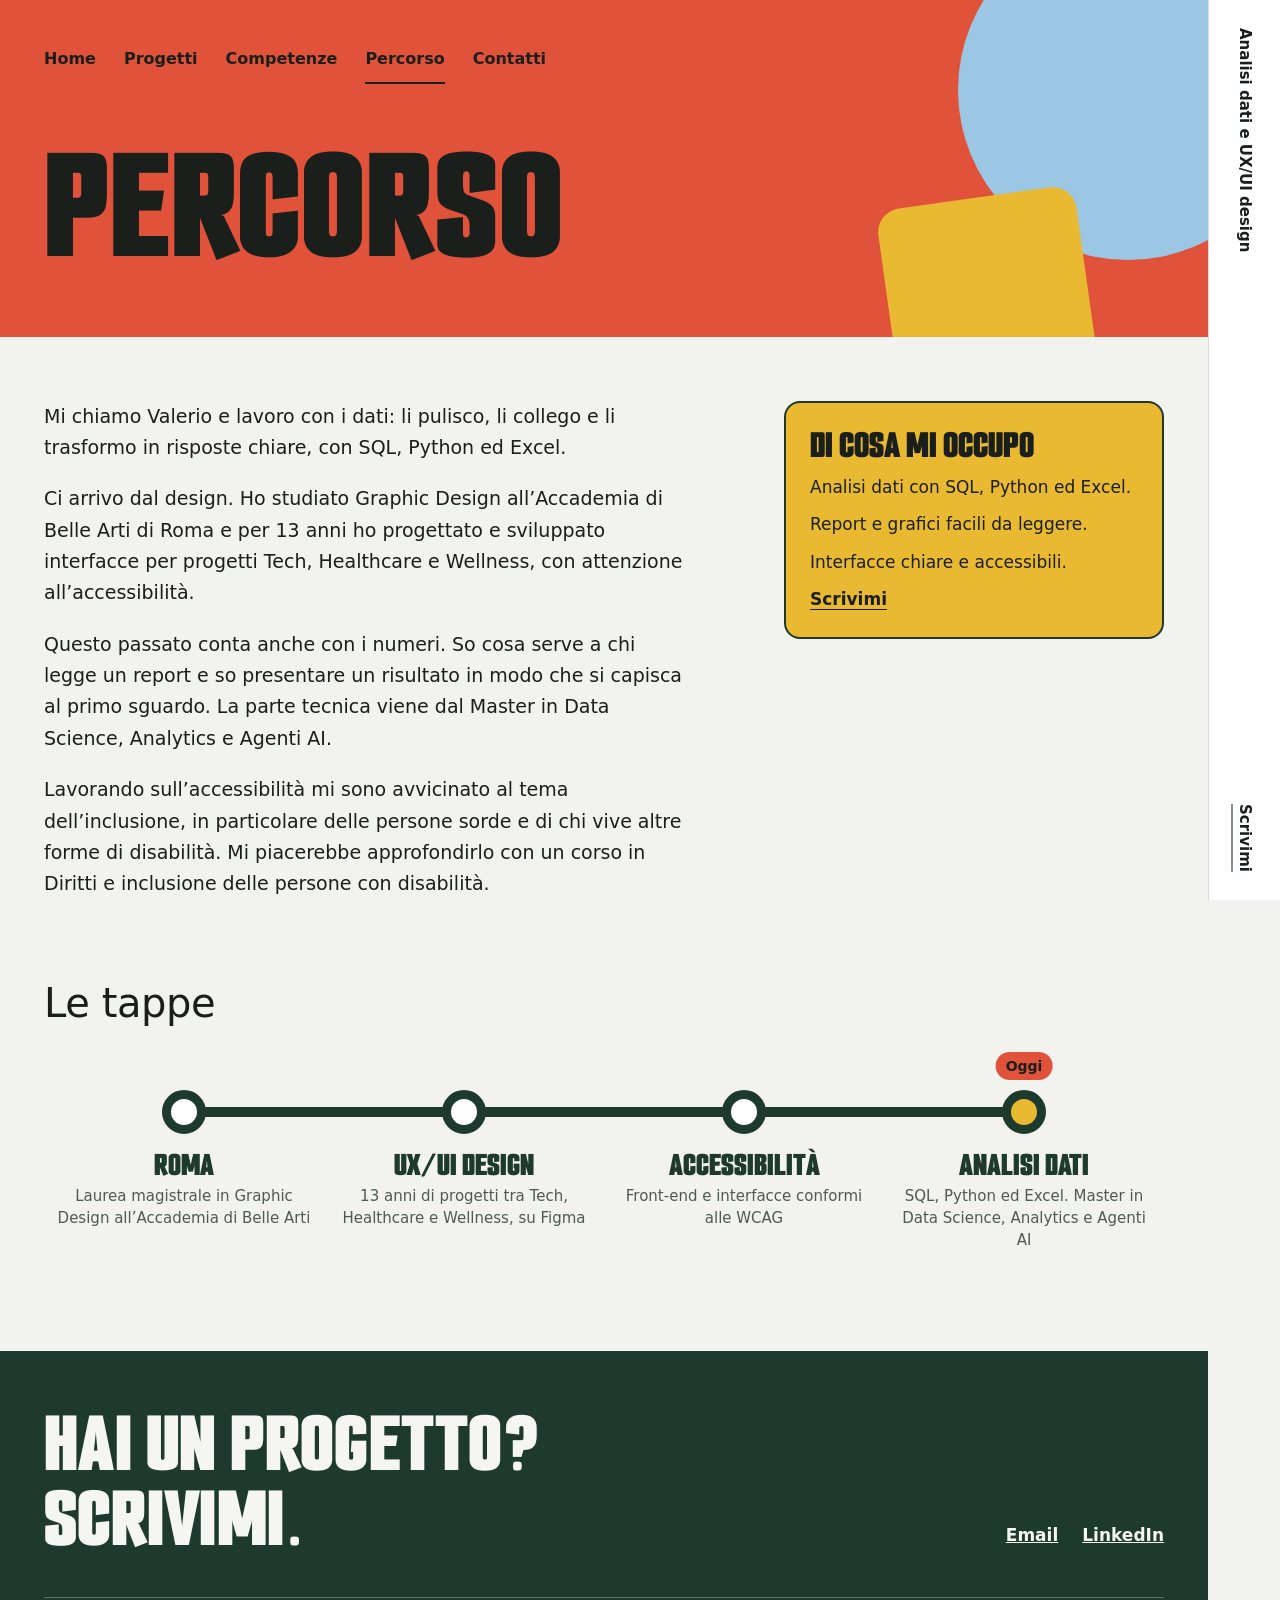
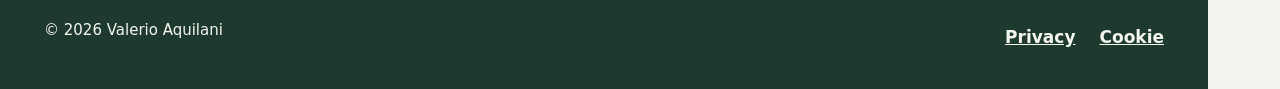
==== about.html @ 86939f70 "Contenuto centrato in una colonna di 1200px sugli schermi grandi" ====
<!DOCTYPE html>
<html lang="it">
<head>
<meta charset="UTF-8">
<meta name="viewport" content="width=device-width, initial-scale=1">
<title>Percorso, Valerio Aquilani</title>
<meta name="description" content="Il percorso di Valerio Aquilani, data analyst: dal Graphic Design all’Accademia di Belle Arti, a 13 anni di UX/UI, fino all’analisi dei dati.">
<meta name="theme-color" content="#E0533A">
<link rel="icon" href="data:image/svg+xml,%3Csvg xmlns='http://www.w3.org/2000/svg' viewBox='0 0 32 32'%3E%3Crect width='32' height='32' rx='7' fill='%231E3A2F'/%3E%3Ccircle cx='16' cy='16' r='9' fill='%23E8B931'/%3E%3C/svg%3E">
<meta property="og:type" content="website">
<meta property="og:title" content="Percorso, Valerio Aquilani">
<meta property="og:description" content="Il percorso di Valerio Aquilani, data analyst: dal Graphic Design all’Accademia di Belle Arti, a 13 anni di UX/UI, fino all’analisi dei dati.">
<meta property="og:image" content="https://madeinaquila.github.io/valerioaquilani/images/og-image.png">
<meta name="twitter:card" content="summary_large_image">
<link rel="preload" href="fonts/smooch-sans.woff2" as="font" type="font/woff2" crossorigin>
<link rel="preload" href="fonts/hanken-grotesk.woff2" as="font" type="font/woff2" crossorigin>
<link rel="stylesheet" href="css/style.css?v=8">
</head>
<body>
<a class="skip" href="#contenuto">Vai al contenuto</a>

<div class="shell">
<div class="page">

  <header class="band " style="background:var(--pomodoro);color:var(--ink)">
    <div class="shape-circle" style="background:var(--cielo)" aria-hidden="true"></div>
    <div class="shape-square" style="background:var(--senape)" aria-hidden="true"></div>
    <div class="top">
      <nav aria-label="Principale">
        <ul>
          <li><a href="index.html">Home</a></li>
          <li><a href="portfolio.html">Progetti</a></li>
          <li><a href="skills.html">Competenze</a></li>
          <li><a href="about.html" aria-current="page">Percorso</a></li>
          <li><a href="#contatti">Contatti</a></li>
        </ul>
      </nav>
      <button class="menu-btn" type="button" aria-expanded="false" aria-controls="menu">Menu</button>
    </div>
    <h1 class="display">Percorso</h1>
  </header>

  <main id="contenuto">
  <div class="story">
    <div class="story-text">
      <p>Mi chiamo Valerio e lavoro con i dati: li pulisco, li collego e li trasformo in risposte chiare, con SQL, Python ed Excel.</p>
      <p>Ci arrivo dal design. Ho studiato Graphic Design all’Accademia di Belle Arti di Roma e per 13 anni ho progettato e sviluppato interfacce per progetti Tech, Healthcare e Wellness, con attenzione all’accessibilità.</p>
      <p>Questo passato conta anche con i numeri. So cosa serve a chi legge un report e so presentare un risultato in modo che si capisca al primo sguardo. La parte tecnica viene dal Master in Data Science, Analytics e Agenti AI.</p>
      <p>Lavorando sull’accessibilità mi sono avvicinato al tema dell’inclusione, in particolare delle persone sorde e di chi vive altre forme di disabilità. Mi piacerebbe approfondirlo con un corso in Diritti e inclusione delle persone con disabilità.</p>
    </div>
    <aside class="looking" aria-labelledby="cosa">
      <h2 id="cosa">Di cosa mi occupo</h2>
      <p>Analisi dati con SQL, Python ed Excel.</p>
      <p>Report e grafici facili da leggere.</p>
      <p>Interfacce chiare e accessibili.</p>
      <p><a class="link-forte" href="#contatti">Scrivimi</a></p>
    </aside>
  </div>

  <section class="route" aria-labelledby="tappe">
    <h2 class="section-title" id="tappe" style="margin-bottom:64px">Le tappe</h2>
    <ol>
        <li><span class="stop" aria-hidden="true"></span><div><h3>Roma</h3><p>Laurea magistrale in Graphic Design all’Accademia di Belle Arti</p></div></li>
        <li><span class="stop" aria-hidden="true"></span><div><h3>UX/UI design</h3><p>13 anni di progetti tra Tech, Healthcare e Wellness, su Figma</p></div></li>
        <li><span class="stop" aria-hidden="true"></span><div><h3>Accessibilità</h3><p>Front-end e interfacce conformi alle WCAG</p></div></li>
        <li class="now"><span class="stop" aria-hidden="true"></span><div><span class="tag">Oggi</span><h3>Analisi dati</h3><p>SQL, Python ed Excel. Master in Data Science, Analytics e Agenti AI</p></div></li>
    </ol>
  </section>
  </main>

  <footer class="footer" id="contatti">
    <div class="footer-main">
      <p class="display">Hai un progetto?<br><a href="#" data-email-reveal="keep">Scrivimi.</a></p>
      <div class="footer-links">
        <a href="#" data-email-reveal>Email</a>
        <a href="https://www.linkedin.com/in/valerio-aquilani-575308144/" target="_blank" rel="noopener">LinkedIn</a>
      </div>
    </div>
    <div class="footer-small">
      <span>© 2026 Valerio Aquilani</span>
      <span class="footer-links"><a href="privacy-policy.html">Privacy</a><a href="cookie-policy.html">Cookie</a></span>
    </div>
  </footer>
</div>

<aside class="aside" aria-label="Disponibilità">
  <span class="aside-text">Analisi dati e UX/UI design</span>
  <a href="#contatti">Scrivimi</a>
</aside>
</div>

<div class="menu-panel" id="menu" role="dialog" aria-modal="true" aria-label="Menu">
  <button class="menu-close" type="button">Chiudi</button>
  <ul>
    <li><a href="index.html">Home</a></li>
          <li><a href="portfolio.html">Progetti</a></li>
          <li><a href="skills.html">Competenze</a></li>
          <li><a href="about.html" aria-current="page">Percorso</a></li>
          <li><a href="#contatti">Contatti</a></li>
  </ul>
</div>

<script src="js/script.js?v=7"></script>
</body>
</html>
---- css/style.css ----
/* Portfolio, stile "a colori"
   Titoli: Smooch Sans, stretto e un po' retrò, usato grande come elemento grafico.
   Testo: Hanken Grotesk, sobrio e leggibile.
   Font ospitati qui, niente richieste a Google: la privacy policy resta vera. */

@font-face{
  font-family:"Smooch Sans";
  src:url("../fonts/smooch-sans.woff2") format("woff2");
  font-weight:100 900;
  font-display:swap;
}
@font-face{
  font-family:"Hanken Grotesk";
  src:url("../fonts/hanken-grotesk.woff2") format("woff2");
  font-weight:100 900;
  font-display:swap;
}

:root{
  --senape:#E8B931;
  --verde:#1E3A2F;
  --pomodoro:#E0533A;
  --cielo:#9CC7E4;
  --carta:#F2F2EF;
  --bianco:#FFFFFF;
  --ink:#1A1F1C;
  --muted:#4E5B53;
  --rosso-testo:#B8391F;
  --linea:#DCDCD6;
  --chiaro:#F5F5F2;

  --display:"Smooch Sans", "Arial Narrow", sans-serif;
  --body:"Hanken Grotesk", system-ui, sans-serif;

  --gutter:clamp(20px, 3.5vw, 44px);
  --aside:72px;
  --radius:16px;
}

*,*::before,*::after{box-sizing:border-box}
html{scroll-behavior:smooth}
body{
  margin:0;
  background:var(--carta);
  color:var(--ink);
  font-family:var(--body);
  font-size:18px;
  line-height:1.6;
  -webkit-font-smoothing:antialiased;
}
img{max-width:100%;display:block}
a{color:inherit}
p{margin:0}
h1,h2,h3{margin:0}
button{font:inherit;color:inherit}

:focus-visible{outline:3px solid var(--ink);outline-offset:3px;border-radius:4px}
.on-dark :focus-visible,.footer :focus-visible,.menu-panel :focus-visible{outline-color:var(--senape)}

.skip{
  position:absolute;left:12px;top:-60px;z-index:50;
  background:var(--ink);color:var(--chiaro);padding:10px 16px;border-radius:6px;text-decoration:none;font-weight:600;
}
.skip:focus{top:12px}

.sr-only{position:absolute;width:1px;height:1px;padding:0;margin:-1px;overflow:hidden;clip:rect(0,0,0,0);white-space:nowrap;border:0}

/* ---------- scheletro: colonna principale + barra laterale ---------- */
.shell{display:flex;min-height:100vh}
.page{
  flex:1 1 auto;min-width:0;display:flex;flex-direction:column;
  /* su schermi molto larghi il contenuto resta in una colonna di 1200px */
  --gutter:max(clamp(20px, 3.5vw, 44px), calc((100% - 1200px) / 2));
}

.aside{
  flex:0 0 var(--aside);
  background:var(--bianco);
  border-left:1px solid var(--linea);
  position:sticky;top:0;height:100vh;
  display:flex;flex-direction:column;align-items:center;justify-content:space-between;
  padding:28px 0;
}
.aside-text{
  writing-mode:vertical-rl;
  font-size:15px;font-weight:600;line-height:1.4;
}
.aside a{
  writing-mode:vertical-rl;
  font-size:15px;font-weight:700;text-decoration:underline;text-underline-offset:4px;
}

/* ---------- titoli in Smooch ---------- */
.display{
  font-family:var(--display);
  font-weight:900;
  text-transform:uppercase;
  line-height:.8;
  letter-spacing:.005em;
}

/* ---------- testata ---------- */
.top{
  display:flex;align-items:center;justify-content:space-between;gap:24px;
  padding:36px var(--gutter) 0;
  position:relative;z-index:3;
}
.top nav ul{display:flex;gap:28px;list-style:none;margin:0;padding:0}
.top nav a{
  font-size:16px;font-weight:700;text-decoration:none;
  padding:10px 0;display:inline-block;
  border-bottom:2px solid transparent;
}
.top nav a:hover{border-bottom-color:currentColor}
.top nav a[aria-current="page"]{border-bottom-color:currentColor}
.home-link{
  font-family:var(--display);font-weight:900;font-size:26px;text-transform:uppercase;text-decoration:none;line-height:1;
  padding:8px 0;
}
.menu-btn{
  display:none;
  background:transparent;border:2px solid currentColor;border-radius:6px;
  font-family:var(--display);font-weight:800;font-size:22px;text-transform:uppercase;
  padding:6px 14px 4px;min-height:44px;cursor:pointer;
}

/* menu a tutta pagina, solo su telefono */
.menu-panel{
  position:fixed;inset:0;z-index:40;
  background:var(--verde);color:var(--chiaro);
  padding:28px var(--gutter);
  display:none;flex-direction:column;gap:32px;
}
.menu-panel.open{display:flex}
.menu-panel .menu-close{
  align-self:flex-end;background:transparent;border:2px solid var(--chiaro);border-radius:6px;color:var(--chiaro);
  font-family:var(--display);font-weight:800;font-size:22px;text-transform:uppercase;padding:6px 14px 4px;min-height:44px;cursor:pointer;
}
.menu-panel ul{list-style:none;margin:0;padding:0;display:flex;flex-direction:column;gap:8px}
.menu-panel a{
  font-family:var(--display);font-weight:900;font-size:72px;line-height:.9;text-transform:uppercase;text-decoration:none;
}
.menu-panel a[aria-current="page"]{color:var(--senape)}
.menu-panel .menu-note{font-size:16px;margin-top:auto}

/* ---------- homepage: hero gialla ---------- */
.hero{
  position:relative;overflow:hidden;
  background:var(--senape);color:var(--verde);
  padding-bottom:270px;
}
.hero .shape-circle{
  position:absolute;right:-120px;top:60px;width:560px;height:560px;border-radius:50%;
  background:var(--pomodoro);
}
.hero .shape-square{
  position:absolute;right:150px;top:330px;width:300px;height:300px;border-radius:28px;
  background:var(--cielo);transform:rotate(-8deg);
}
.hero h1{
  position:relative;z-index:2;
  font-size:clamp(84px, 16.5vw, 210px);
  padding:70px var(--gutter) 0;
}
.hero-cta{
  position:relative;z-index:2;
  margin:36px 0 0 var(--gutter);
}

.btn{
  display:inline-flex;align-items:center;min-height:48px;
  font-family:var(--display);font-weight:800;font-size:28px;line-height:1;text-transform:uppercase;text-decoration:none;
  padding:10px 20px 6px;border-radius:6px;border:2px solid transparent;
}
.btn-verde{background:var(--verde);color:var(--chiaro)}
.btn-verde:hover{background:var(--ink)}
.btn-senape{background:var(--senape);color:var(--ink)}
.btn-senape:hover{background:#F2CB52}
.btn-linea{border-color:currentColor}

/* ---------- schede "specifiche" ---------- */
.specs{
  position:relative;z-index:3;
  margin-top:-210px;
  padding:0 var(--gutter);
  display:grid;
  grid-template-columns:240px repeat(2, minmax(0,1fr));
}
.spec{
  border:2px solid var(--verde);border-radius:var(--radius);
  background:var(--carta);color:var(--verde);
  padding:20px 22px;
  display:flex;flex-direction:column;gap:18px;
  text-decoration:none;
}
a.spec:hover{background:var(--bianco)}
.spec-intro{grid-row:span 2;justify-content:space-between;text-align:center}
.spec-intro p{font-family:var(--display);font-weight:800;font-size:34px;line-height:.95;text-transform:uppercase}
.spec-intro svg{align-self:center}
.spec-head{
  display:flex;justify-content:space-between;gap:12px;
  font-family:var(--display);font-weight:800;font-size:30px;line-height:.95;text-transform:uppercase;
}
.spec-head .tool{color:var(--rosso-testo);flex:none}
.spec-list{display:grid;grid-template-columns:90px minmax(0,1fr);row-gap:6px;column-gap:12px;font-size:15px;font-weight:500;margin:0}
.spec-list dt{color:var(--muted)}
.spec-list dd{margin:0}

.ticker{
  grid-column:span 2;
  border:2px solid var(--verde);border-radius:var(--radius);
  background:var(--verde);color:var(--senape);
  overflow:hidden;
}
.ticker-track{
  display:flex;width:max-content;
  animation:scorri 40s linear infinite;
}
.ticker-track span{
  font-family:var(--display);font-weight:800;font-size:28px;text-transform:uppercase;white-space:nowrap;
  padding:14px 0 10px 22px;
}
@keyframes scorri{to{transform:translateX(-50%)}}

/* ---------- quiz ---------- */
.quiz{
  padding:120px var(--gutter) 100px;
  display:flex;flex-direction:column;align-items:center;gap:22px;
}
.quiz h2,.section-title{font-size:clamp(30px, 4vw, 40px);font-weight:500;letter-spacing:-.01em;line-height:1.15}
.quiz-options{width:min(560px, 100%);display:flex;flex-direction:column;gap:10px;margin:0;padding:0;border:0}
.quiz-options button{
  text-align:left;font-size:17px;font-weight:500;
  padding:14px 18px;min-height:52px;border-radius:8px;cursor:pointer;
  background:#E2E2DD;border:2px solid transparent;
}
.quiz-options button:hover{border-color:var(--muted)}
.quiz-options button[aria-pressed="true"]{background:var(--senape);border-color:var(--ink)}
.quiz-answer{width:min(560px, 100%);font-size:18px;min-height:56px}
.quiz-answer a{font-weight:700}

/* ---------- blocchi colorati dei progetti ---------- */
.section{padding:0 var(--gutter) 100px;display:flex;flex-direction:column;gap:22px}
.blocks{display:grid;grid-template-columns:repeat(3, minmax(0,1fr));gap:16px}
.block{
  border-radius:var(--radius);padding:24px;min-height:260px;
  display:flex;flex-direction:column;justify-content:space-between;gap:24px;
  text-decoration:none;
}
.block .display{font-size:44px;line-height:.9}
.block .spec-list dt{color:inherit;opacity:1;font-weight:600}
.block:hover{transform:translateY(-3px)}
.bg-pomodoro{background:var(--pomodoro);color:var(--ink)}
.bg-verde{background:var(--verde);color:var(--chiaro)}
.bg-cielo{background:var(--cielo);color:var(--ink)}
.bg-senape{background:var(--senape);color:var(--ink)}
.section-foot{display:flex;justify-content:flex-end}
.link-forte{font-weight:700;text-underline-offset:4px}

/* ---------- testata delle pagine interne ---------- */
.band{position:relative;overflow:hidden;padding-bottom:64px}
.band h1{font-size:clamp(76px, 13vw, 170px);padding:56px var(--gutter) 0;position:relative;z-index:2}
.band .lede{padding:28px var(--gutter) 0;max-width:calc(36em + 2 * var(--gutter));font-size:20px;line-height:1.55;position:relative;z-index:2}
.band .shape-circle{position:absolute;right:-90px;top:-80px;width:340px;height:340px;border-radius:50%}
.band .shape-square{position:absolute;right:120px;bottom:-60px;width:200px;height:200px;border-radius:24px;transform:rotate(-8deg)}

/* ---------- casi studio ---------- */
.cases{padding:64px var(--gutter) 100px;display:flex;flex-direction:column;gap:64px}
.case{display:flex;flex-direction:column;gap:0;scroll-margin-top:24px}
.case-top{
  border-radius:var(--radius) var(--radius) 0 0;
  padding:28px 28px 26px;
  display:grid;grid-template-columns:minmax(0,1.3fr) minmax(0,1fr);gap:32px;align-items:end;
}
.case-top h2{font-size:clamp(48px, 6vw, 76px)}
.case-top .spec-list{font-size:16px}
.case-top .spec-list dt{color:inherit;font-weight:700}
.case-body{
  background:var(--bianco);border:2px solid var(--verde);border-top:0;
  border-radius:0 0 var(--radius) var(--radius);
  padding:28px;
  display:grid;grid-template-columns:repeat(3, minmax(0,1fr));gap:32px;
}
.case-body h3{font-family:var(--display);font-weight:800;font-size:30px;text-transform:uppercase;line-height:1;margin-bottom:10px;color:var(--verde)}
.case-body p{font-size:17px;line-height:1.6;max-width:34em}
.case-link{grid-column:1 / -1;border-top:1px solid var(--linea);padding-top:20px;display:flex;gap:24px;flex-wrap:wrap}

/* ---------- competenze ---------- */
.groups{padding:64px var(--gutter) 100px;display:flex;flex-direction:column;gap:56px}
.group{display:grid;grid-template-columns:260px minmax(0,1fr);gap:32px;align-items:start}
.group-head{display:flex;flex-direction:column;gap:12px}
.group-head h2{font-size:64px}
.group-head p{font-size:16px;color:var(--muted)}
.skill-grid{display:grid;grid-template-columns:repeat(2, minmax(0,1fr));gap:16px}
.skill{
  border:2px solid var(--verde);border-radius:var(--radius);background:var(--bianco);
  padding:20px 22px;display:flex;flex-direction:column;gap:12px;
}
.skill-name{display:flex;justify-content:space-between;gap:12px;align-items:baseline}
.skill-name h3{font-family:var(--display);font-weight:800;font-size:32px;line-height:.95;text-transform:uppercase;color:var(--verde)}
.badge{flex:none;font-size:14px;font-weight:700;background:var(--senape);color:var(--ink);padding:3px 10px;border-radius:999px}
.skill p{font-size:16px;line-height:1.5}

/* ---------- percorso ---------- */
.story{padding:64px var(--gutter) 40px;display:grid;grid-template-columns:minmax(0,1fr) 380px;gap:56px;align-items:start}
.story-text{display:flex;flex-direction:column;gap:20px;max-width:36em}
.story-text p{font-size:19px;line-height:1.65}
.looking{
  border:2px solid var(--verde);border-radius:var(--radius);background:var(--senape);
  padding:24px;display:flex;flex-direction:column;gap:12px;
}
.looking h2{font-family:var(--display);font-weight:900;font-size:40px;line-height:.9;text-transform:uppercase}
.looking p{font-size:17px;line-height:1.5}

.route{padding:40px var(--gutter) 100px}
.route ol{
  list-style:none;margin:0;padding:0;
  display:grid;grid-template-columns:repeat(4, minmax(0,1fr));
  position:relative;
}
.route ol::before{
  content:"";position:absolute;left:12.5%;right:12.5%;top:17px;height:10px;background:var(--verde);border-radius:5px;
}
.route li > div{display:flex;flex-direction:column;gap:6px}
.route li{position:relative;display:flex;flex-direction:column;align-items:center;text-align:center;gap:16px;padding:0 10px}
.stop{
  flex:none;
  width:44px;height:44px;border-radius:50%;background:var(--bianco);border:9px solid var(--verde);position:relative;z-index:1;
}
.route li.now .stop{background:var(--senape)}
.route .tag{
  position:absolute;top:-38px;left:50%;transform:translateX(-50%);background:var(--pomodoro);color:var(--ink);font-weight:700;font-size:14px;padding:3px 10px;border-radius:999px;
}
.route h3{font-family:var(--display);font-weight:900;font-size:34px;line-height:.9;text-transform:uppercase;color:var(--verde)}
.route p{font-size:15px;line-height:1.45;color:var(--muted)}

/* ---------- testo lungo (policy) ---------- */
.legal{padding:56px var(--gutter) 100px;max-width:calc(40em + 2 * var(--gutter))}
.legal h2{font-family:var(--display);font-weight:900;font-size:40px;text-transform:uppercase;line-height:.9;margin:40px 0 12px;color:var(--verde)}
.legal p{margin-bottom:14px}
.legal .updated{color:var(--muted);font-size:16px}
.legal .callout{background:var(--senape);border-radius:10px;padding:16px 20px;font-weight:600}

/* ---------- piè di pagina ---------- */
.footer{
  background:var(--verde);color:var(--chiaro);
  padding:56px var(--gutter) 32px;
  display:flex;flex-direction:column;gap:40px;
  margin-top:auto;
}
.footer-main{display:flex;justify-content:space-between;align-items:flex-end;gap:32px;flex-wrap:wrap}
.footer-main .display{font-size:clamp(56px, 8vw, 88px);line-height:.85}
.footer-main .display a{text-decoration:none}
.footer-main .display a:hover{color:var(--senape)}
.footer-links{display:flex;gap:24px;flex-wrap:wrap;font-size:17px;font-weight:600}
.footer-links a{padding:8px 0;display:inline-block}
.footer-small{display:flex;justify-content:space-between;gap:16px;flex-wrap:wrap;font-size:15px;border-top:1px solid rgba(245,245,242,.3);padding-top:20px}
.footer-small a{padding:6px 0;display:inline-block}
.footer .availability{display:none}

/* ---------- schermi stretti ---------- */
@media (max-width: 1100px){
  .hero .shape-circle{width:420px;height:420px;right:-160px}
  .hero .shape-square{width:220px;height:220px;right:60px;top:380px}
  .hero{padding-bottom:250px}
  .specs{grid-template-columns:repeat(2, minmax(0,1fr))}
  .spec-intro{grid-row:auto;grid-column:span 2;flex-direction:row;align-items:center;text-align:left}
  .story{grid-template-columns:1fr}
  .group{grid-template-columns:1fr}
}
@media (max-width: 900px){
  .aside{display:none}
  .footer .availability{display:block;font-size:16px}
  .top nav{display:none}
  .menu-btn{display:inline-flex;align-items:center}
  .blocks{grid-template-columns:1fr}
  .case-top{grid-template-columns:1fr;align-items:start}
  .case-body{grid-template-columns:1fr}
  .skill-grid{grid-template-columns:1fr}
  .route ol{grid-template-columns:1fr;gap:28px}
  .route ol::before{left:17px;right:auto;top:20px;bottom:60px;width:10px;height:auto}
  .route li{flex-direction:row;align-items:flex-start;text-align:left;gap:20px;padding:0}
  .route li > div{display:flex;flex-direction:column;gap:6px;padding-top:4px}
  .route .tag{position:static;transform:none;align-self:flex-start;margin-bottom:4px}
}
@media (max-width: 640px){
  body{font-size:17px}
  .hero{padding-bottom:180px}
  .hero h1{padding-top:48px}
  .hero .shape-circle{width:260px;height:260px;right:-100px;top:auto;bottom:-40px}
  .hero .shape-square{width:150px;height:150px;right:110px;top:auto;bottom:40px}
  .specs{grid-template-columns:1fr;margin-top:-120px}
  .spec-intro{grid-column:auto;flex-direction:column;text-align:center}
  .ticker{grid-column:auto}
  .quiz{padding:80px var(--gutter) 72px}
  .band .shape-circle{width:200px;height:200px;right:-70px;top:-60px}
  .band .shape-square{display:none}
  .menu-panel a{font-size:56px}
}

@media (prefers-reduced-motion: reduce){
  html{scroll-behavior:auto}
  .ticker-track{animation:none}
  .block:hover{transform:none}
}
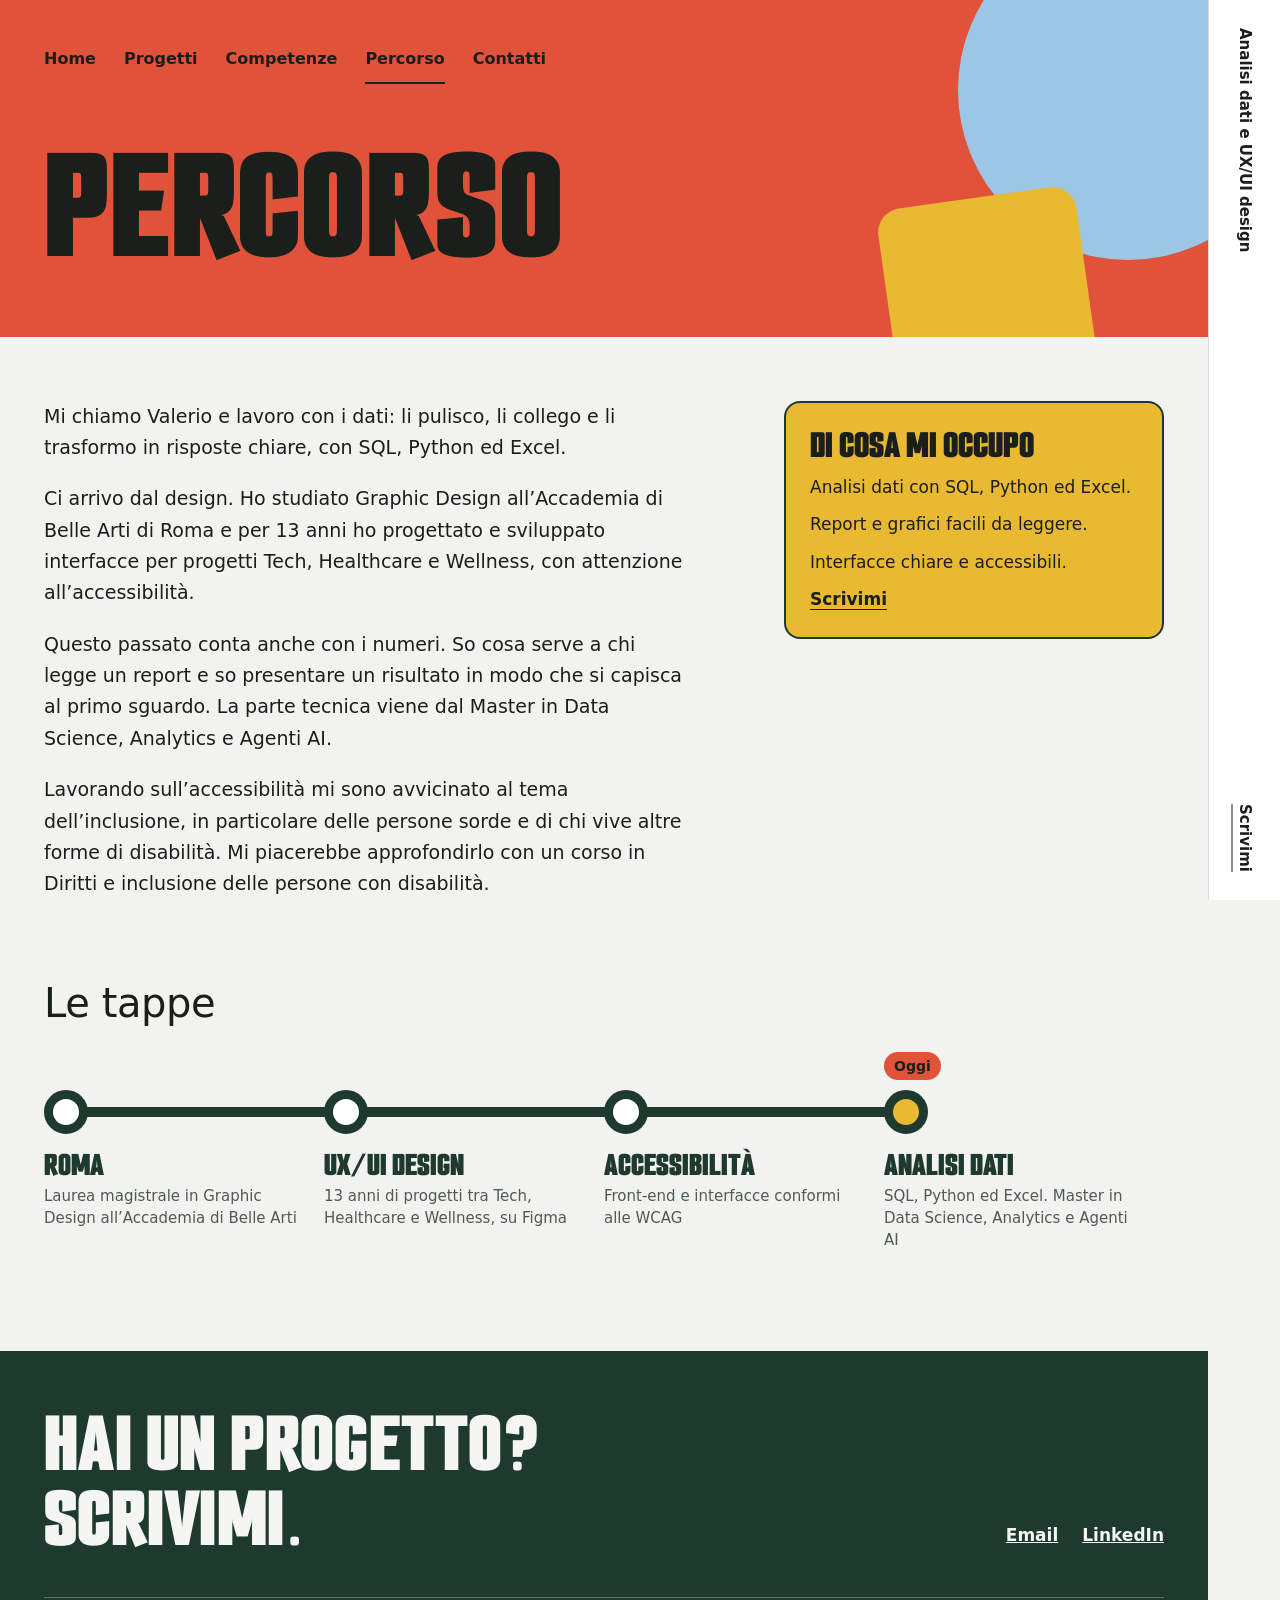
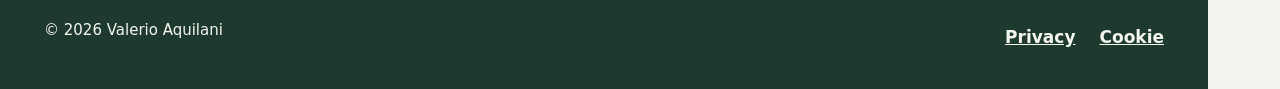
==== commit 6e519856: "Percorso: tappe allineate a sinistra come il resto della pagina" ====
--- a/about.html
+++ b/about.html
@@ -14,7 +14,7 @@
 <meta name="twitter:card" content="summary_large_image">
 <link rel="preload" href="fonts/smooch-sans.woff2" as="font" type="font/woff2" crossorigin>
 <link rel="preload" href="fonts/hanken-grotesk.woff2" as="font" type="font/woff2" crossorigin>
-<link rel="stylesheet" href="css/style.css?v=8">
+<link rel="stylesheet" href="css/style.css?v=9">
 </head>
 <body>
 <a class="skip" href="#contenuto">Vai al contenuto</a>
--- a/css/style.css
+++ b/css/style.css
@@ -319,17 +319,17 @@
   position:relative;
 }
 .route ol::before{
-  content:"";position:absolute;left:12.5%;right:12.5%;top:17px;height:10px;background:var(--verde);border-radius:5px;
+  content:"";position:absolute;left:17px;right:calc(25% - 27px);top:17px;height:10px;background:var(--verde);border-radius:5px;
 }
 .route li > div{display:flex;flex-direction:column;gap:6px}
-.route li{position:relative;display:flex;flex-direction:column;align-items:center;text-align:center;gap:16px;padding:0 10px}
+.route li{position:relative;display:flex;flex-direction:column;align-items:flex-start;text-align:left;gap:16px;padding:0 24px 0 0}
 .stop{
   flex:none;
   width:44px;height:44px;border-radius:50%;background:var(--bianco);border:9px solid var(--verde);position:relative;z-index:1;
 }
 .route li.now .stop{background:var(--senape)}
 .route .tag{
-  position:absolute;top:-38px;left:50%;transform:translateX(-50%);background:var(--pomodoro);color:var(--ink);font-weight:700;font-size:14px;padding:3px 10px;border-radius:999px;
+  position:absolute;top:-38px;left:0;background:var(--pomodoro);color:var(--ink);font-weight:700;font-size:14px;padding:3px 10px;border-radius:999px;
 }
 .route h3{font-family:var(--display);font-weight:900;font-size:34px;line-height:.9;text-transform:uppercase;color:var(--verde)}
 .route p{font-size:15px;line-height:1.45;color:var(--muted)}
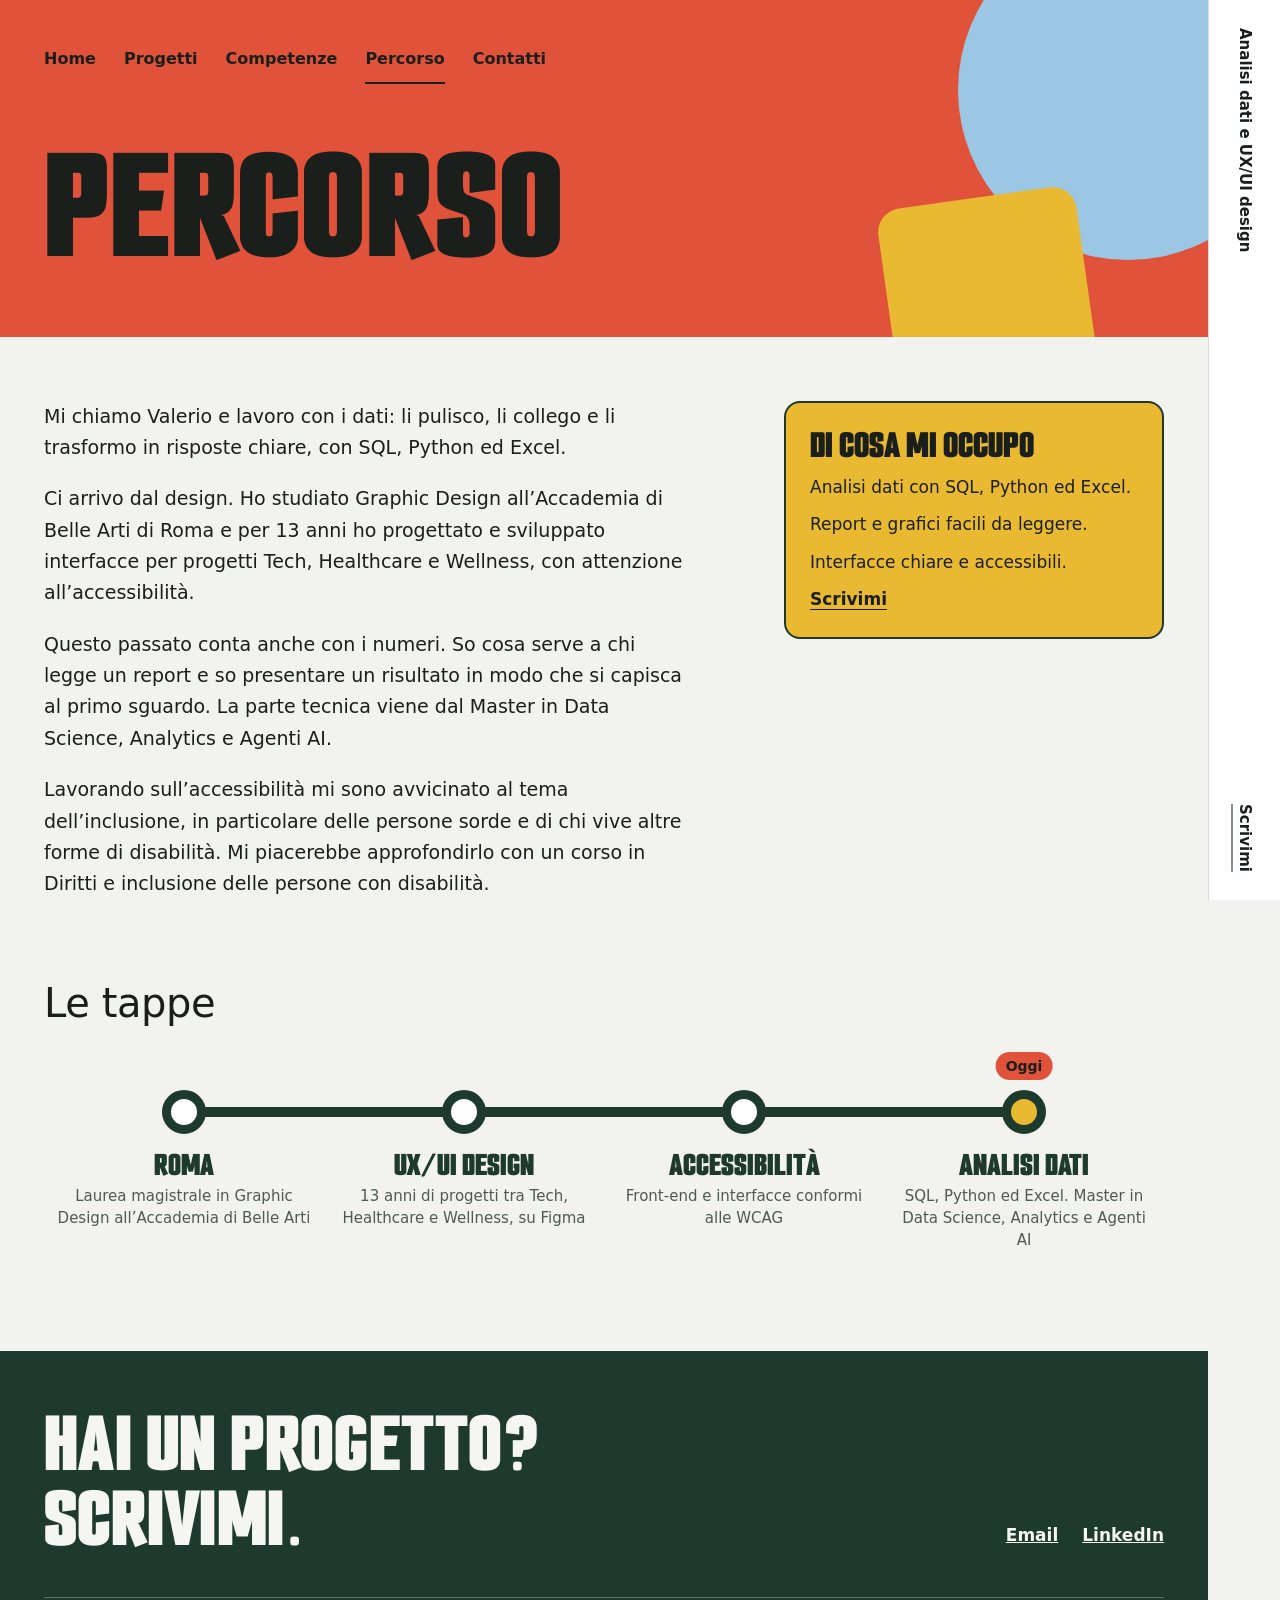
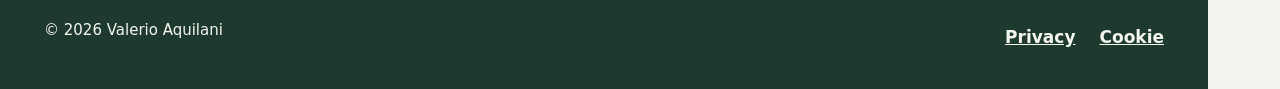
==== commit b8fbfd3c: "Torna al layout a tutta larghezza e alle tappe centrate" ====
--- a/about.html
+++ b/about.html
@@ -14,7 +14,7 @@
 <meta name="twitter:card" content="summary_large_image">
 <link rel="preload" href="fonts/smooch-sans.woff2" as="font" type="font/woff2" crossorigin>
 <link rel="preload" href="fonts/hanken-grotesk.woff2" as="font" type="font/woff2" crossorigin>
-<link rel="stylesheet" href="css/style.css?v=9">
+<link rel="stylesheet" href="css/style.css?v=10">
 </head>
 <body>
 <a class="skip" href="#contenuto">Vai al contenuto</a>
--- a/css/style.css
+++ b/css/style.css
@@ -67,11 +67,7 @@
 
 /* ---------- scheletro: colonna principale + barra laterale ---------- */
 .shell{display:flex;min-height:100vh}
-.page{
-  flex:1 1 auto;min-width:0;display:flex;flex-direction:column;
-  /* su schermi molto larghi il contenuto resta in una colonna di 1200px */
-  --gutter:max(clamp(20px, 3.5vw, 44px), calc((100% - 1200px) / 2));
-}
+.page{flex:1 1 auto;min-width:0;display:flex;flex-direction:column}
 
 .aside{
   flex:0 0 var(--aside);
@@ -319,17 +315,17 @@
   position:relative;
 }
 .route ol::before{
-  content:"";position:absolute;left:17px;right:calc(25% - 27px);top:17px;height:10px;background:var(--verde);border-radius:5px;
+  content:"";position:absolute;left:12.5%;right:12.5%;top:17px;height:10px;background:var(--verde);border-radius:5px;
 }
 .route li > div{display:flex;flex-direction:column;gap:6px}
-.route li{position:relative;display:flex;flex-direction:column;align-items:flex-start;text-align:left;gap:16px;padding:0 24px 0 0}
+.route li{position:relative;display:flex;flex-direction:column;align-items:center;text-align:center;gap:16px;padding:0 10px}
 .stop{
   flex:none;
   width:44px;height:44px;border-radius:50%;background:var(--bianco);border:9px solid var(--verde);position:relative;z-index:1;
 }
 .route li.now .stop{background:var(--senape)}
 .route .tag{
-  position:absolute;top:-38px;left:0;background:var(--pomodoro);color:var(--ink);font-weight:700;font-size:14px;padding:3px 10px;border-radius:999px;
+  position:absolute;top:-38px;left:50%;transform:translateX(-50%);background:var(--pomodoro);color:var(--ink);font-weight:700;font-size:14px;padding:3px 10px;border-radius:999px;
 }
 .route h3{font-family:var(--display);font-weight:900;font-size:34px;line-height:.9;text-transform:uppercase;color:var(--verde)}
 .route p{font-size:15px;line-height:1.45;color:var(--muted)}
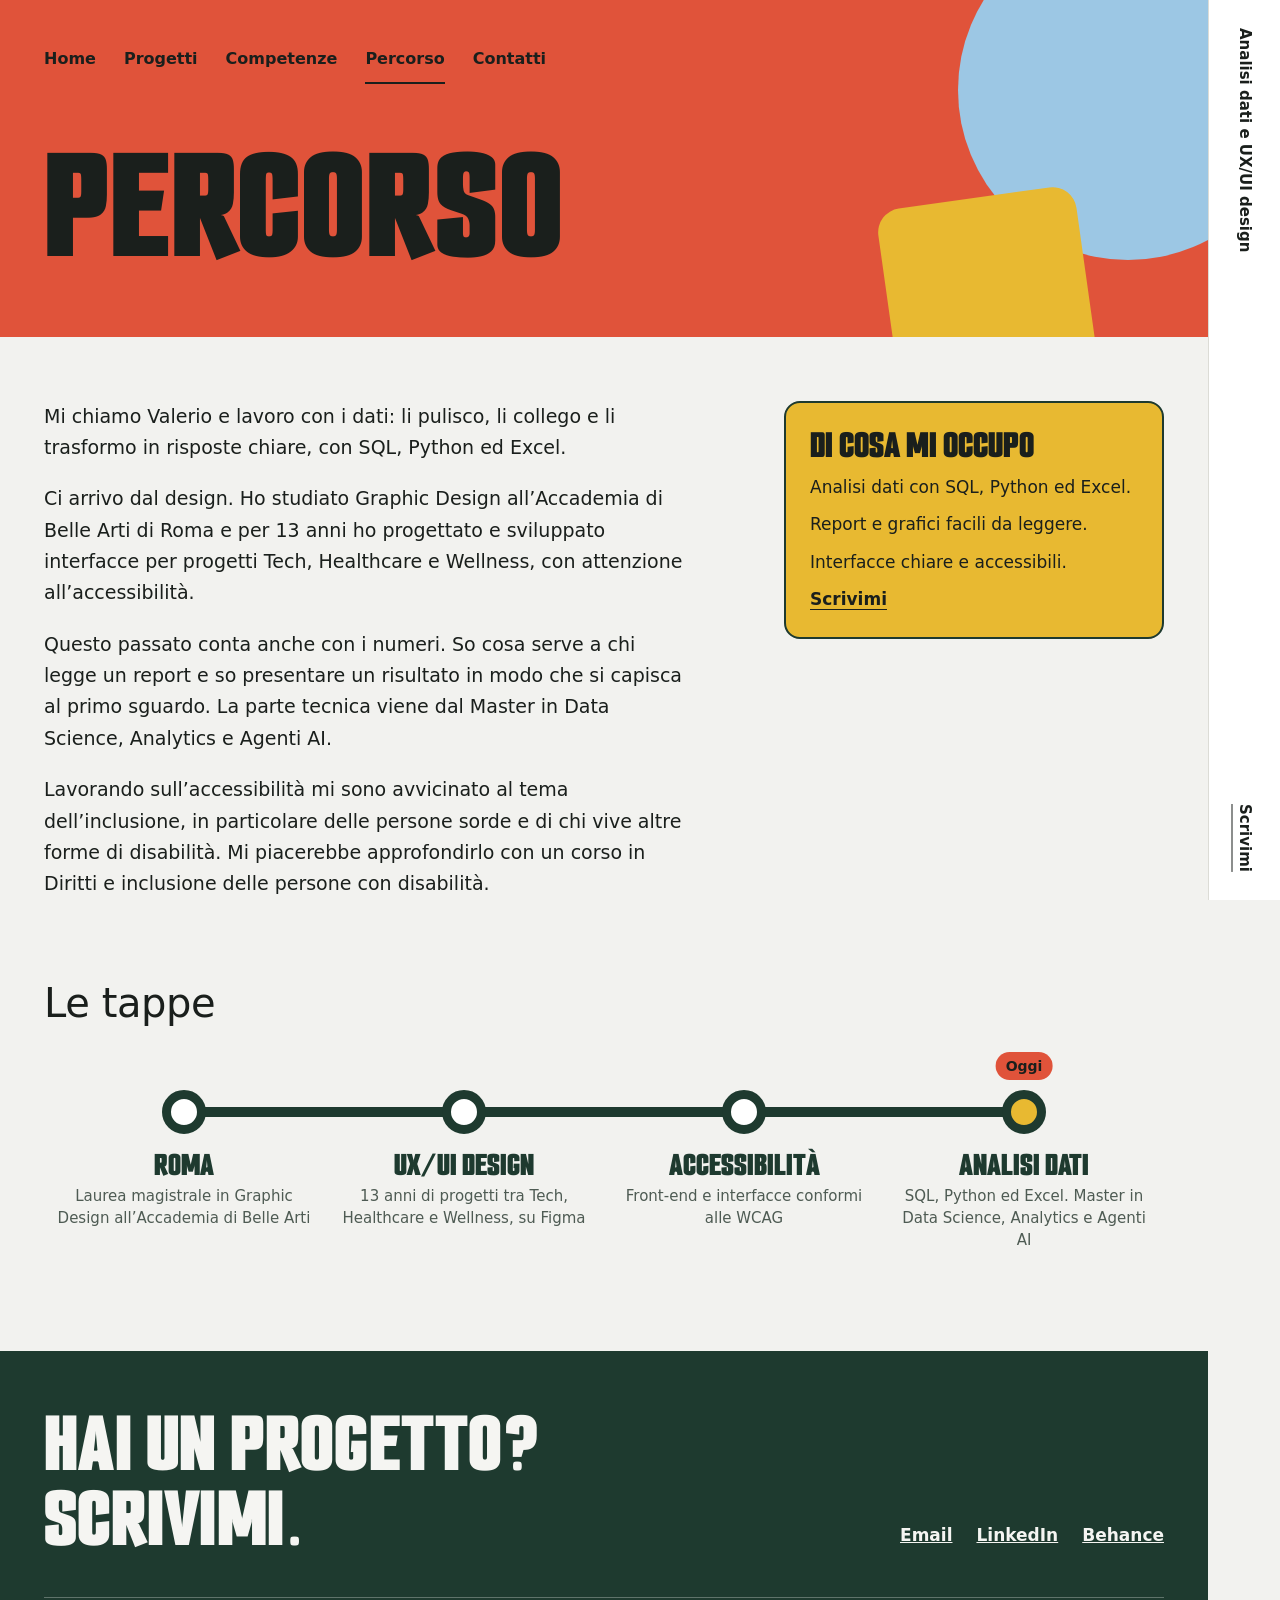
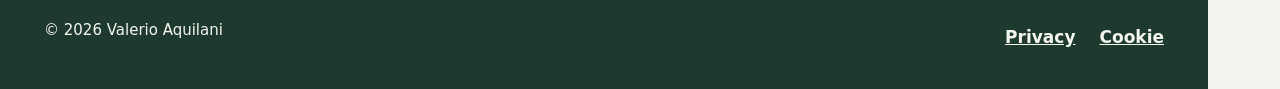
==== commit 4d87267a: "Aggiunto il caso studio ReStart e il link a Behance - ReStart nella pagina Progetti, con problema, p" ====
--- a/about.html
+++ b/about.html
@@ -14,7 +14,7 @@
 <meta name="twitter:card" content="summary_large_image">
 <link rel="preload" href="fonts/smooch-sans.woff2" as="font" type="font/woff2" crossorigin>
 <link rel="preload" href="fonts/hanken-grotesk.woff2" as="font" type="font/woff2" crossorigin>
-<link rel="stylesheet" href="css/style.css?v=10">
+<link rel="stylesheet" href="css/style.css?v=9">
 </head>
 <body>
 <a class="skip" href="#contenuto">Vai al contenuto</a>
@@ -74,6 +74,7 @@
       <div class="footer-links">
         <a href="#" data-email-reveal>Email</a>
         <a href="https://www.linkedin.com/in/valerio-aquilani-575308144/" target="_blank" rel="noopener">LinkedIn</a>
+        <a href="https://www.behance.net/valerioaquilani" target="_blank" rel="noopener">Behance</a>
       </div>
     </div>
     <div class="footer-small">
@@ -100,6 +101,6 @@
   </ul>
 </div>
 
-<script src="js/script.js?v=7"></script>
+<script src="js/script.js?v=8"></script>
 </body>
 </html>
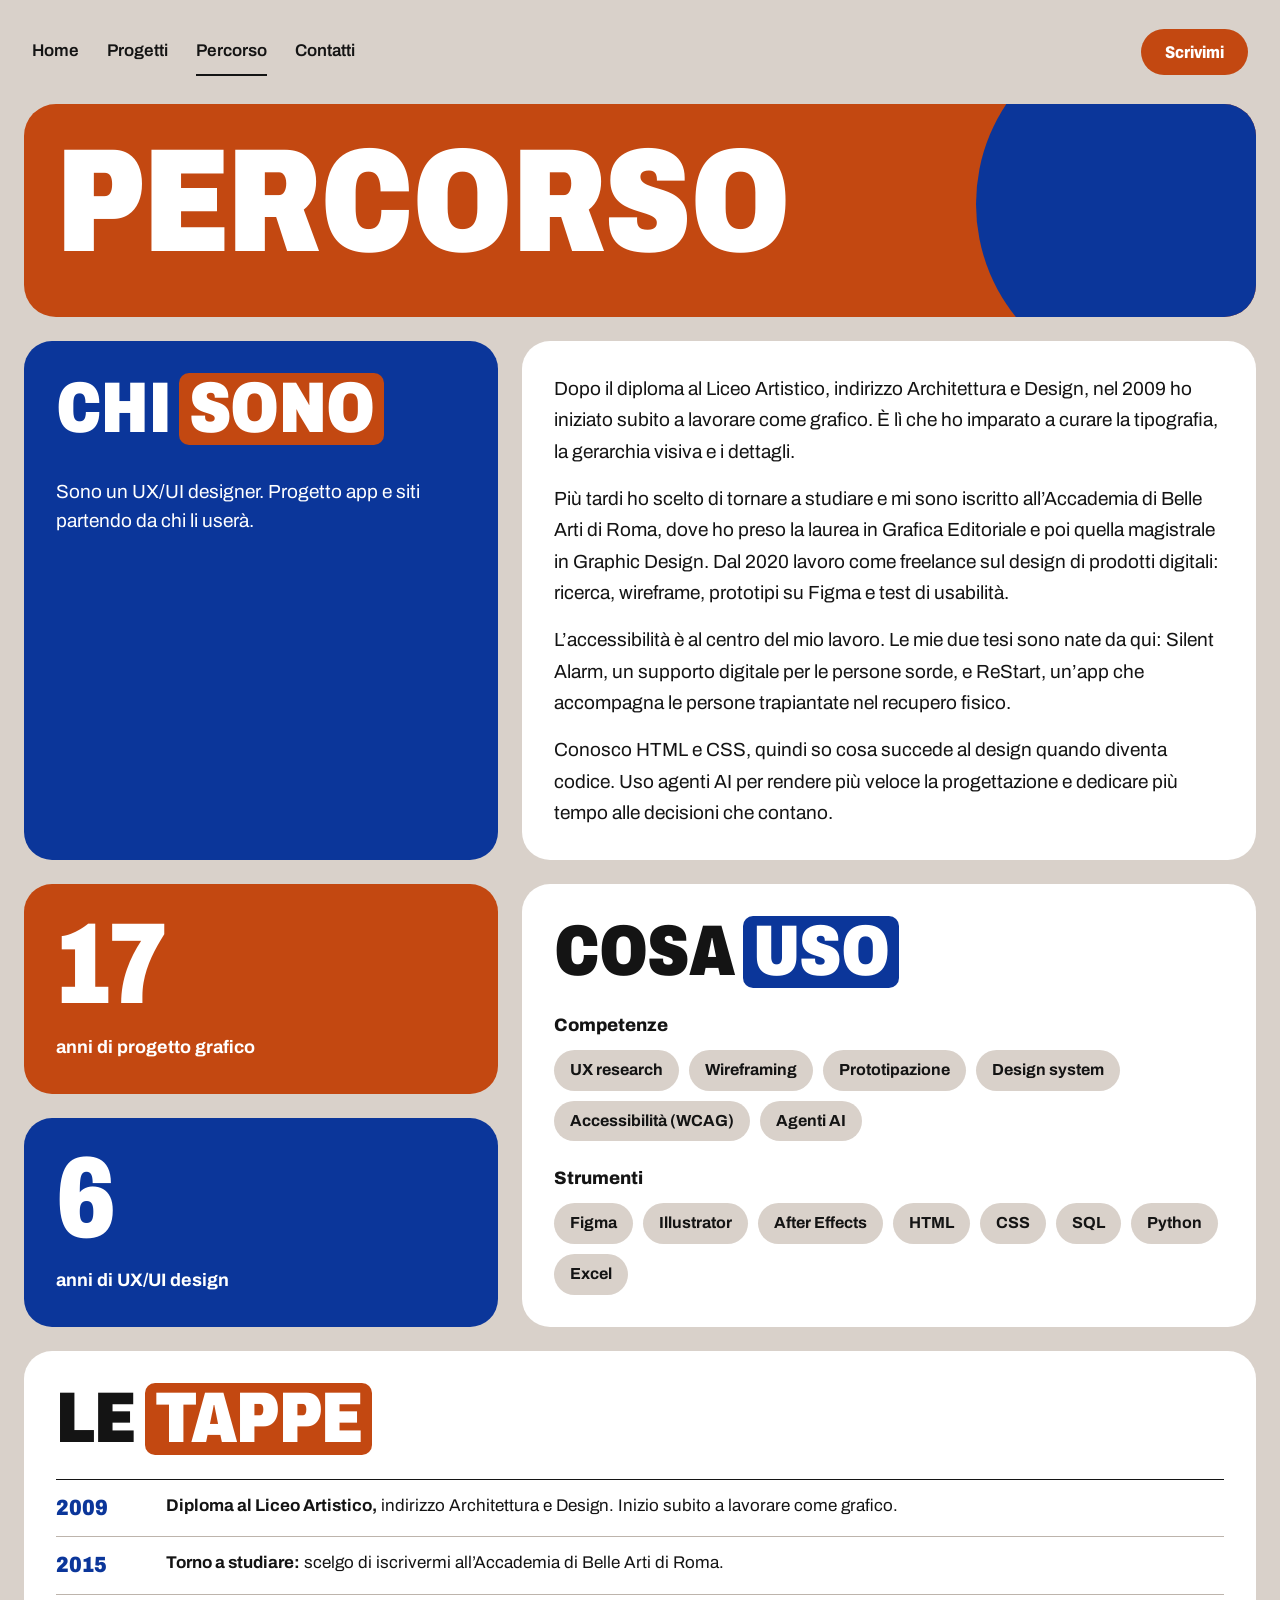
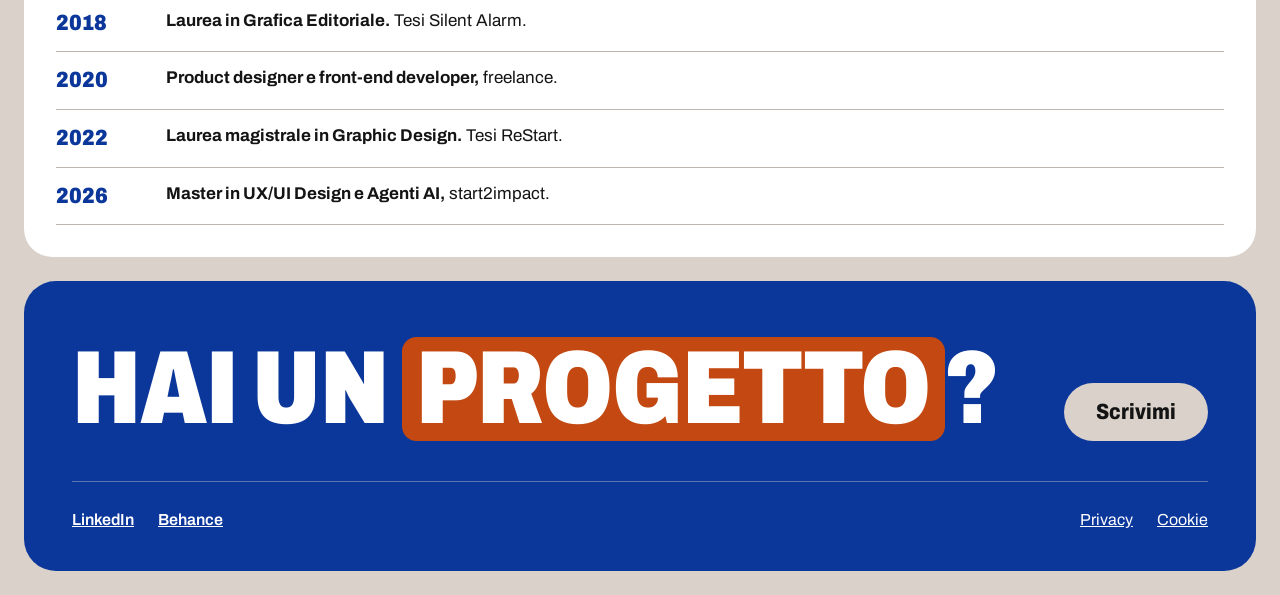
==== commit e1f217b6: "Nuovo portfolio UX/UI: terracotta, blu e linen - Homepage centrata sull'UX/UI design - Progetti: ReS" ====
--- a/about.html
+++ b/about.html
@@ -4,103 +4,111 @@
 <meta charset="UTF-8">
 <meta name="viewport" content="width=device-width, initial-scale=1">
 <title>Percorso, Valerio Aquilani</title>
-<meta name="description" content="Il percorso di Valerio Aquilani, data analyst: dal Graphic Design all’Accademia di Belle Arti, a 13 anni di UX/UI, fino all’analisi dei dati.">
-<meta name="theme-color" content="#E0533A">
-<link rel="icon" href="data:image/svg+xml,%3Csvg xmlns='http://www.w3.org/2000/svg' viewBox='0 0 32 32'%3E%3Crect width='32' height='32' rx='7' fill='%231E3A2F'/%3E%3Ccircle cx='16' cy='16' r='9' fill='%23E8B931'/%3E%3C/svg%3E">
+<meta name="description" content="Il percorso di Valerio Aquilani, UX/UI designer: dal Liceo Artistico e dal lavoro come grafico all’Accademia di Belle Arti di Roma, fino al design di prodotti digitali.">
+<meta name="theme-color" content="#D9D1CA">
+<link rel="icon" href="data:image/svg+xml,%3Csvg xmlns='http://www.w3.org/2000/svg' viewBox='0 0 32 32'%3E%3Crect width='32' height='32' rx='8' fill='%230B369A'/%3E%3Crect x='8' y='8' width='16' height='16' rx='4' fill='%23C34811'/%3E%3C/svg%3E">
 <meta property="og:type" content="website">
+<meta property="og:url" content="https://madeinaquila.github.io/valerioaquilani/about.html">
 <meta property="og:title" content="Percorso, Valerio Aquilani">
-<meta property="og:description" content="Il percorso di Valerio Aquilani, data analyst: dal Graphic Design all’Accademia di Belle Arti, a 13 anni di UX/UI, fino all’analisi dei dati.">
+<meta property="og:description" content="Il percorso di Valerio Aquilani, UX/UI designer: dal Liceo Artistico e dal lavoro come grafico all’Accademia di Belle Arti di Roma, fino al design di prodotti digitali.">
 <meta property="og:image" content="https://madeinaquila.github.io/valerioaquilani/images/og-image.png">
+<meta property="og:image:width" content="1200">
+<meta property="og:image:height" content="630">
 <meta name="twitter:card" content="summary_large_image">
-<link rel="preload" href="fonts/smooch-sans.woff2" as="font" type="font/woff2" crossorigin>
-<link rel="preload" href="fonts/hanken-grotesk.woff2" as="font" type="font/woff2" crossorigin>
-<link rel="stylesheet" href="css/style.css?v=9">
+<link rel="preload" href="fonts/archivo.woff2" as="font" type="font/woff2" crossorigin>
+<link rel="stylesheet" href="css/style.css?v=12">
 </head>
 <body>
 <a class="skip" href="#contenuto">Vai al contenuto</a>
 
-<div class="shell">
-<div class="page">
-
-  <header class="band " style="background:var(--pomodoro);color:var(--ink)">
-    <div class="shape-circle" style="background:var(--cielo)" aria-hidden="true"></div>
-    <div class="shape-square" style="background:var(--senape)" aria-hidden="true"></div>
-    <div class="top">
-      <nav aria-label="Principale">
-        <ul>
-          <li><a href="index.html">Home</a></li>
-          <li><a href="portfolio.html">Progetti</a></li>
-          <li><a href="skills.html">Competenze</a></li>
-          <li><a href="about.html" aria-current="page">Percorso</a></li>
-          <li><a href="#contatti">Contatti</a></li>
-        </ul>
-      </nav>
-      <button class="menu-btn" type="button" aria-expanded="false" aria-controls="menu">Menu</button>
+<div class="wrap">
+  <header class="top">
+    <nav aria-label="Principale">
+      <ul>
+        <li><a href="index.html">Home</a></li>
+        <li><a href="portfolio.html">Progetti</a></li>
+        <li><a href="about.html" aria-current="page">Percorso</a></li>
+        <li><a href="#contatti">Contatti</a></li>
+      </ul>
+    </nav>
+    <div class="top-actions">
+      <a class="pill pill-terra" href="#" data-email-reveal="keep">Scrivimi</a>
+      <button class="pill pill-line menu-btn" type="button" aria-expanded="false" aria-controls="menu">Menu</button>
     </div>
-    <h1 class="display">Percorso</h1>
   </header>
 
   <main id="contenuto">
-  <div class="story">
-    <div class="story-text">
-      <p>Mi chiamo Valerio e lavoro con i dati: li pulisco, li collego e li trasformo in risposte chiare, con SQL, Python ed Excel.</p>
-      <p>Ci arrivo dal design. Ho studiato Graphic Design all’Accademia di Belle Arti di Roma e per 13 anni ho progettato e sviluppato interfacce per progetti Tech, Healthcare e Wellness, con attenzione all’accessibilità.</p>
-      <p>Questo passato conta anche con i numeri. So cosa serve a chi legge un report e so presentare un risultato in modo che si capisca al primo sguardo. La parte tecnica viene dal Master in Data Science, Analytics e Agenti AI.</p>
-      <p>Lavorando sull’accessibilità mi sono avvicinato al tema dell’inclusione, in particolare delle persone sorde e di chi vive altre forme di disabilità. Mi piacerebbe approfondirlo con un corso in Diritti e inclusione delle persone con disabilità.</p>
-    </div>
-    <aside class="looking" aria-labelledby="cosa">
-      <h2 id="cosa">Di cosa mi occupo</h2>
-      <p>Analisi dati con SQL, Python ed Excel.</p>
-      <p>Report e grafici facili da leggere.</p>
-      <p>Interfacce chiare e accessibili.</p>
-      <p><a class="link-forte" href="#contatti">Scrivimi</a></p>
-    </aside>
-  </div>
+    <section class="card-xl bg-terra on-terra card page-head">
+      <div class="shape" style="background:var(--blu)" aria-hidden="true"></div>
+      <h1 class="big h-xl">Percorso</h1>
+    </section>
 
-  <section class="route" aria-labelledby="tappe">
-    <h2 class="section-title" id="tappe" style="margin-bottom:64px">Le tappe</h2>
-    <ol>
-        <li><span class="stop" aria-hidden="true"></span><div><h3>Roma</h3><p>Laurea magistrale in Graphic Design all’Accademia di Belle Arti</p></div></li>
-        <li><span class="stop" aria-hidden="true"></span><div><h3>UX/UI design</h3><p>13 anni di progetti tra Tech, Healthcare e Wellness, su Figma</p></div></li>
-        <li><span class="stop" aria-hidden="true"></span><div><h3>Accessibilità</h3><p>Front-end e interfacce conformi alle WCAG</p></div></li>
-        <li class="now"><span class="stop" aria-hidden="true"></span><div><span class="tag">Oggi</span><h3>Analisi dati</h3><p>SQL, Python ed Excel. Master in Data Science, Analytics e Agenti AI</p></div></li>
-    </ol>
-  </section>
+    <section class="split">
+      <div class="card bg-blu on-blu stack" style="justify-content:flex-start">
+        <h2 class="big h-m">Chi <span class="hl hl-terra">sono</span></h2>
+        <p style="font-size:19px">Sono un UX/UI designer. Progetto app e siti partendo da chi li userà.</p>
+      </div>
+      <div class="card bg-bianco story">
+        <p>Dopo il diploma al Liceo Artistico, indirizzo Architettura e Design, nel 2009 ho iniziato subito a lavorare come grafico. È lì che ho imparato a curare la tipografia, la gerarchia visiva e i dettagli.</p>
+        <p>Più tardi ho scelto di tornare a studiare e mi sono iscritto all’Accademia di Belle Arti di Roma, dove ho preso la laurea in Grafica Editoriale e poi quella magistrale in Graphic Design. Dal 2020 lavoro come freelance sul design di prodotti digitali: ricerca, wireframe, prototipi su Figma e test di usabilità.</p>
+        <p>L’accessibilità è al centro del mio lavoro. Le mie due tesi sono nate da qui: Silent Alarm, un supporto digitale per le persone sorde, e ReStart, un’app che accompagna le persone trapiantate nel recupero fisico.</p>
+        <p>Conosco HTML e CSS, quindi so cosa succede al design quando diventa codice. Uso agenti AI per rendere più veloce la progettazione e dedicare più tempo alle decisioni che contano.</p>
+      </div>
+    </section>
+
+    <section class="split" id="competenze" style="scroll-margin-top:24px">
+      <div class="numbers">
+        <div class="card bg-terra number"><b>17</b><span>anni di progetto grafico</span></div>
+        <div class="card bg-blu number"><b>6</b><span>anni di UX/UI design</span></div>
+      </div>
+      <div class="card bg-bianco stack" style="justify-content:flex-start;gap:24px">
+        <h2 class="big h-m">Cosa <span class="hl hl-blu">uso</span></h2>
+        <div>
+          <h3 style="font-weight:800;font-size:18px;margin-bottom:10px">Competenze</h3>
+          <ul class="chips"><li>UX research</li><li>Wireframing</li><li>Prototipazione</li><li>Design system</li><li>Accessibilità (WCAG)</li><li>Agenti AI</li></ul>
+        </div>
+        <div>
+          <h3 style="font-weight:800;font-size:18px;margin-bottom:10px">Strumenti</h3>
+          <ul class="chips"><li>Figma</li><li>Illustrator</li><li>After Effects</li><li>HTML</li><li>CSS</li><li>SQL</li><li>Python</li><li>Excel</li></ul>
+        </div>
+      </div>
+    </section>
+
+    <section class="card bg-bianco" aria-labelledby="tappe" style="display:flex;flex-direction:column;gap:24px">
+      <h2 class="big h-m" id="tappe">Le <span class="hl hl-terra">tappe</span></h2>
+      <ol class="timeline">
+          <li><span class="year">2009</span><p><b>Diploma al Liceo Artistico,</b> indirizzo Architettura e Design. Inizio subito a lavorare come grafico.</p></li>
+          <li><span class="year">2015</span><p><b>Torno a studiare:</b> scelgo di iscrivermi all’Accademia di Belle Arti di Roma.</p></li>
+          <li><span class="year">2018</span><p><b>Laurea in Grafica Editoriale.</b> Tesi Silent Alarm.</p></li>
+          <li><span class="year">2020</span><p><b>Product designer e front-end developer,</b> freelance.</p></li>
+          <li><span class="year">2022</span><p><b>Laurea magistrale in Graphic Design.</b> Tesi ReStart.</p></li>
+          <li><span class="year">2026</span><p><b>Master in UX/UI Design e Agenti AI,</b> start2impact.</p></li>
+        </ol>
+    </section>
   </main>
 
-  <footer class="footer" id="contatti">
+  <footer class="card card-xl bg-blu on-blu footer" id="contatti">
     <div class="footer-main">
-      <p class="display">Hai un progetto?<br><a href="#" data-email-reveal="keep">Scrivimi.</a></p>
-      <div class="footer-links">
-        <a href="#" data-email-reveal>Email</a>
-        <a href="https://www.linkedin.com/in/valerio-aquilani-575308144/" target="_blank" rel="noopener">LinkedIn</a>
-        <a href="https://www.behance.net/valerioaquilani" target="_blank" rel="noopener">Behance</a>
-      </div>
+      <p class="big">Hai un <span class="hl hl-terra">progetto</span>?</p>
+      <a class="pill pill-linen pill-lg" href="#" data-email-reveal="keep">Scrivimi</a>
     </div>
     <div class="footer-small">
-      <span>© 2026 Valerio Aquilani</span>
-      <span class="footer-links"><a href="privacy-policy.html">Privacy</a><a href="cookie-policy.html">Cookie</a></span>
+      <span class="social"><a href="https://www.linkedin.com/in/valerio-aquilani-575308144/" target="_blank" rel="noopener">LinkedIn</a><a href="https://www.behance.net/valerioaquilani" target="_blank" rel="noopener">Behance</a></span>
+      <span><a href="privacy-policy.html">Privacy</a><a href="cookie-policy.html">Cookie</a></span>
     </div>
   </footer>
 </div>
 
-<aside class="aside" aria-label="Disponibilità">
-  <span class="aside-text">Analisi dati e UX/UI design</span>
-  <a href="#contatti">Scrivimi</a>
-</aside>
-</div>
-
 <div class="menu-panel" id="menu" role="dialog" aria-modal="true" aria-label="Menu">
-  <button class="menu-close" type="button">Chiudi</button>
+  <button class="pill pill-line menu-close" type="button">Chiudi</button>
   <ul>
     <li><a href="index.html">Home</a></li>
-          <li><a href="portfolio.html">Progetti</a></li>
-          <li><a href="skills.html">Competenze</a></li>
-          <li><a href="about.html" aria-current="page">Percorso</a></li>
-          <li><a href="#contatti">Contatti</a></li>
+    <li><a href="portfolio.html">Progetti</a></li>
+    <li><a href="about.html" aria-current="page">Percorso</a></li>
+    <li><a href="#contatti">Contatti</a></li>
   </ul>
 </div>
 
-<script src="js/script.js?v=8"></script>
+<script src="js/script.js?v=12"></script>
 </body>
 </html>
--- a/css/style.css
+++ b/css/style.css
@@ -1,401 +1,293 @@
-/* Portfolio, stile "a colori"
-   Titoli: Smooch Sans, stretto e un po' retrò, usato grande come elemento grafico.
-   Testo: Hanken Grotesk, sobrio e leggibile.
-   Font ospitati qui, niente richieste a Google: la privacy policy resta vera. */
+/* Portfolio di Valerio Aquilani
+   Tre colori: Burnt Terracotta, Gallery Blue, Stone Linen.
+   Un solo carattere, Archivo: pesante e stretto nei titoli, normale nel testo.
+   Il font è ospitato qui, niente richieste a servizi esterni. */
 
 @font-face{
-  font-family:"Smooch Sans";
-  src:url("../fonts/smooch-sans.woff2") format("woff2");
+  font-family:"Archivo";
+  src:url("../fonts/archivo.woff2") format("woff2");
   font-weight:100 900;
+  font-stretch:62% 125%;
   font-display:swap;
 }
-@font-face{
-  font-family:"Hanken Grotesk";
-  src:url("../fonts/hanken-grotesk.woff2") format("woff2");
-  font-weight:100 900;
-  font-display:swap;
-}
 
 :root{
-  --senape:#E8B931;
-  --verde:#1E3A2F;
-  --pomodoro:#E0533A;
-  --cielo:#9CC7E4;
-  --carta:#F2F2EF;
+  --terracotta:#C34811;
+  --blu:#0B369A;
+  --linen:#D9D1CA;
+  --linen-chiaro:#E9E4DF;
   --bianco:#FFFFFF;
-  --ink:#1A1F1C;
-  --muted:#4E5B53;
-  --rosso-testo:#B8391F;
-  --linea:#DCDCD6;
-  --chiaro:#F5F5F2;
-
-  --display:"Smooch Sans", "Arial Narrow", sans-serif;
-  --body:"Hanken Grotesk", system-ui, sans-serif;
-
-  --gutter:clamp(20px, 3.5vw, 44px);
-  --aside:72px;
-  --radius:16px;
+  --ink:#141414;
+  --muted:#4A443F;
+  --riga:#BDB4AC;
+
+  --font:"Archivo", system-ui, sans-serif;
+  --pad:clamp(12px, 2vw, 24px);
+  --r-xl:32px;
+  --r-l:28px;
+  --r-m:18px;
 }
 
 *,*::before,*::after{box-sizing:border-box}
 html{scroll-behavior:smooth}
 body{
   margin:0;
-  background:var(--carta);
+  background:var(--linen);
   color:var(--ink);
-  font-family:var(--body);
+  font-family:var(--font);
   font-size:18px;
-  line-height:1.6;
+  line-height:1.55;
   -webkit-font-smoothing:antialiased;
 }
 img{max-width:100%;display:block}
 a{color:inherit}
-p{margin:0}
-h1,h2,h3{margin:0}
+p,h1,h2,h3{margin:0}
 button{font:inherit;color:inherit}
 
-:focus-visible{outline:3px solid var(--ink);outline-offset:3px;border-radius:4px}
-.on-dark :focus-visible,.footer :focus-visible,.menu-panel :focus-visible{outline-color:var(--senape)}
+:focus-visible{outline:3px solid var(--ink);outline-offset:3px;border-radius:6px}
+.on-blu :focus-visible,.on-terra :focus-visible,.menu-panel :focus-visible{outline-color:var(--bianco)}
 
 .skip{
   position:absolute;left:12px;top:-60px;z-index:50;
-  background:var(--ink);color:var(--chiaro);padding:10px 16px;border-radius:6px;text-decoration:none;font-weight:600;
+  background:var(--ink);color:var(--bianco);padding:10px 16px;border-radius:8px;text-decoration:none;font-weight:700;
 }
 .skip:focus{top:12px}
-
 .sr-only{position:absolute;width:1px;height:1px;padding:0;margin:-1px;overflow:hidden;clip:rect(0,0,0,0);white-space:nowrap;border:0}
 
-/* ---------- scheletro: colonna principale + barra laterale ---------- */
-.shell{display:flex;min-height:100vh}
-.page{flex:1 1 auto;min-width:0;display:flex;flex-direction:column}
-
-.aside{
-  flex:0 0 var(--aside);
-  background:var(--bianco);
-  border-left:1px solid var(--linea);
-  position:sticky;top:0;height:100vh;
-  display:flex;flex-direction:column;align-items:center;justify-content:space-between;
-  padding:28px 0;
-}
-.aside-text{
-  writing-mode:vertical-rl;
-  font-size:15px;font-weight:600;line-height:1.4;
-}
-.aside a{
-  writing-mode:vertical-rl;
-  font-size:15px;font-weight:700;text-decoration:underline;text-underline-offset:4px;
-}
-
-/* ---------- titoli in Smooch ---------- */
-.display{
-  font-family:var(--display);
-  font-weight:900;
-  text-transform:uppercase;
-  line-height:.8;
-  letter-spacing:.005em;
-}
+/* ---------- impaginazione ---------- */
+.wrap{
+  max-width:1360px;margin:0 auto;
+  padding:var(--pad);
+  display:flex;flex-direction:column;gap:var(--pad);
+}
+main{display:flex;flex-direction:column;gap:var(--pad)}
+
+/* ---------- titoli ---------- */
+.big{
+  font-weight:900;font-stretch:80%;
+  text-transform:uppercase;line-height:.92;letter-spacing:-.01em;
+}
+.h-xl{font-size:clamp(64px, 11.5vw, 150px);line-height:.9}
+.h-l{font-size:clamp(48px, 7vw, 96px);line-height:.9}
+.h-m{font-size:clamp(42px, 5.6vw, 76px)}
+.h-s{font-size:clamp(32px, 3.6vw, 48px);line-height:.95}
+
+/* parola dentro il riquadro colorato */
+.hl{
+  display:inline-block;padding:0 .14em;border-radius:.14em;line-height:1;
+  -webkit-box-decoration-break:clone;box-decoration-break:clone;
+}
+.hl-terra{background:var(--terracotta);color:var(--bianco)}
+.hl-blu{background:var(--blu);color:var(--bianco)}
+
+/* ---------- blocchi ---------- */
+.card{border-radius:var(--r-l);padding:clamp(22px, 2.6vw, 32px)}
+.card-xl{border-radius:var(--r-xl)}
+.bg-bianco{background:var(--bianco)}
+.bg-blu{background:var(--blu);color:var(--bianco)}
+.bg-terra{background:var(--terracotta);color:var(--bianco)}
+.bg-linen{background:var(--linen)}
 
 /* ---------- testata ---------- */
-.top{
-  display:flex;align-items:center;justify-content:space-between;gap:24px;
-  padding:36px var(--gutter) 0;
-  position:relative;z-index:3;
-}
+.top{display:flex;justify-content:space-between;align-items:center;gap:16px;padding:4px 8px}
 .top nav ul{display:flex;gap:28px;list-style:none;margin:0;padding:0}
 .top nav a{
-  font-size:16px;font-weight:700;text-decoration:none;
-  padding:10px 0;display:inline-block;
+  display:inline-block;padding:10px 0;
+  font-size:17px;font-weight:600;text-decoration:none;
   border-bottom:2px solid transparent;
 }
-.top nav a:hover{border-bottom-color:currentColor}
-.top nav a[aria-current="page"]{border-bottom-color:currentColor}
-.home-link{
-  font-family:var(--display);font-weight:900;font-size:26px;text-transform:uppercase;text-decoration:none;line-height:1;
-  padding:8px 0;
-}
-.menu-btn{
-  display:none;
-  background:transparent;border:2px solid currentColor;border-radius:6px;
-  font-family:var(--display);font-weight:800;font-size:22px;text-transform:uppercase;
-  padding:6px 14px 4px;min-height:44px;cursor:pointer;
-}
-
-/* menu a tutta pagina, solo su telefono */
+.top nav a:hover,.top nav a[aria-current="page"]{border-bottom-color:currentColor}
+.top-actions{display:flex;gap:10px;align-items:center;margin-left:auto}
+
+.pill{
+  display:inline-flex;align-items:center;min-height:46px;
+  font-weight:800;font-stretch:85%;font-size:17px;line-height:1;
+  padding:12px 22px;border-radius:999px;text-decoration:none;border:2px solid transparent;cursor:pointer;
+}
+.pill-terra{background:var(--terracotta);color:var(--bianco)}
+.pill-terra:hover{background:#A63C0D}
+.pill-linen{background:var(--linen);color:var(--ink)}
+.pill-linen:hover{background:var(--bianco)}
+.pill-line{border-color:currentColor;background:transparent}
+.pill-lg{font-size:22px;padding:16px 30px;min-height:56px}
+
+.menu-btn{display:none}
 .menu-panel{
   position:fixed;inset:0;z-index:40;
-  background:var(--verde);color:var(--chiaro);
-  padding:28px var(--gutter);
-  display:none;flex-direction:column;gap:32px;
+  background:var(--blu);color:var(--bianco);
+  padding:24px;display:none;flex-direction:column;gap:32px;
 }
 .menu-panel.open{display:flex}
-.menu-panel .menu-close{
-  align-self:flex-end;background:transparent;border:2px solid var(--chiaro);border-radius:6px;color:var(--chiaro);
-  font-family:var(--display);font-weight:800;font-size:22px;text-transform:uppercase;padding:6px 14px 4px;min-height:44px;cursor:pointer;
-}
-.menu-panel ul{list-style:none;margin:0;padding:0;display:flex;flex-direction:column;gap:8px}
+.menu-panel .menu-close{align-self:flex-end}
+.menu-panel ul{list-style:none;margin:0;padding:0;display:flex;flex-direction:column;gap:6px}
 .menu-panel a{
-  font-family:var(--display);font-weight:900;font-size:72px;line-height:.9;text-transform:uppercase;text-decoration:none;
-}
-.menu-panel a[aria-current="page"]{color:var(--senape)}
-.menu-panel .menu-note{font-size:16px;margin-top:auto}
-
-/* ---------- homepage: hero gialla ---------- */
-.hero{
-  position:relative;overflow:hidden;
-  background:var(--senape);color:var(--verde);
-  padding-bottom:270px;
-}
-.hero .shape-circle{
-  position:absolute;right:-120px;top:60px;width:560px;height:560px;border-radius:50%;
-  background:var(--pomodoro);
-}
-.hero .shape-square{
-  position:absolute;right:150px;top:330px;width:300px;height:300px;border-radius:28px;
-  background:var(--cielo);transform:rotate(-8deg);
-}
-.hero h1{
-  position:relative;z-index:2;
-  font-size:clamp(84px, 16.5vw, 210px);
-  padding:70px var(--gutter) 0;
-}
-.hero-cta{
-  position:relative;z-index:2;
-  margin:36px 0 0 var(--gutter);
-}
-
-.btn{
-  display:inline-flex;align-items:center;min-height:48px;
-  font-family:var(--display);font-weight:800;font-size:28px;line-height:1;text-transform:uppercase;text-decoration:none;
-  padding:10px 20px 6px;border-radius:6px;border:2px solid transparent;
-}
-.btn-verde{background:var(--verde);color:var(--chiaro)}
-.btn-verde:hover{background:var(--ink)}
-.btn-senape{background:var(--senape);color:var(--ink)}
-.btn-senape:hover{background:#F2CB52}
-.btn-linea{border-color:currentColor}
-
-/* ---------- schede "specifiche" ---------- */
-.specs{
-  position:relative;z-index:3;
-  margin-top:-210px;
-  padding:0 var(--gutter);
-  display:grid;
-  grid-template-columns:240px repeat(2, minmax(0,1fr));
-}
-.spec{
-  border:2px solid var(--verde);border-radius:var(--radius);
-  background:var(--carta);color:var(--verde);
-  padding:20px 22px;
-  display:flex;flex-direction:column;gap:18px;
-  text-decoration:none;
-}
-a.spec:hover{background:var(--bianco)}
-.spec-intro{grid-row:span 2;justify-content:space-between;text-align:center}
-.spec-intro p{font-family:var(--display);font-weight:800;font-size:34px;line-height:.95;text-transform:uppercase}
-.spec-intro svg{align-self:center}
-.spec-head{
-  display:flex;justify-content:space-between;gap:12px;
-  font-family:var(--display);font-weight:800;font-size:30px;line-height:.95;text-transform:uppercase;
-}
-.spec-head .tool{color:var(--rosso-testo);flex:none}
-.spec-list{display:grid;grid-template-columns:90px minmax(0,1fr);row-gap:6px;column-gap:12px;font-size:15px;font-weight:500;margin:0}
-.spec-list dt{color:var(--muted)}
-.spec-list dd{margin:0}
-
-.ticker{
-  grid-column:span 2;
-  border:2px solid var(--verde);border-radius:var(--radius);
-  background:var(--verde);color:var(--senape);
-  overflow:hidden;
-}
-.ticker-track{
-  display:flex;width:max-content;
-  animation:scorri 40s linear infinite;
-}
-.ticker-track span{
-  font-family:var(--display);font-weight:800;font-size:28px;text-transform:uppercase;white-space:nowrap;
-  padding:14px 0 10px 22px;
-}
-@keyframes scorri{to{transform:translateX(-50%)}}
-
-/* ---------- quiz ---------- */
-.quiz{
-  padding:120px var(--gutter) 100px;
-  display:flex;flex-direction:column;align-items:center;gap:22px;
-}
-.quiz h2,.section-title{font-size:clamp(30px, 4vw, 40px);font-weight:500;letter-spacing:-.01em;line-height:1.15}
-.quiz-options{width:min(560px, 100%);display:flex;flex-direction:column;gap:10px;margin:0;padding:0;border:0}
-.quiz-options button{
-  text-align:left;font-size:17px;font-weight:500;
-  padding:14px 18px;min-height:52px;border-radius:8px;cursor:pointer;
-  background:#E2E2DD;border:2px solid transparent;
-}
-.quiz-options button:hover{border-color:var(--muted)}
-.quiz-options button[aria-pressed="true"]{background:var(--senape);border-color:var(--ink)}
-.quiz-answer{width:min(560px, 100%);font-size:18px;min-height:56px}
-.quiz-answer a{font-weight:700}
-
-/* ---------- blocchi colorati dei progetti ---------- */
-.section{padding:0 var(--gutter) 100px;display:flex;flex-direction:column;gap:22px}
-.blocks{display:grid;grid-template-columns:repeat(3, minmax(0,1fr));gap:16px}
-.block{
-  border-radius:var(--radius);padding:24px;min-height:260px;
-  display:flex;flex-direction:column;justify-content:space-between;gap:24px;
-  text-decoration:none;
-}
-.block .display{font-size:44px;line-height:.9}
-.block .spec-list dt{color:inherit;opacity:1;font-weight:600}
-.block:hover{transform:translateY(-3px)}
-.bg-pomodoro{background:var(--pomodoro);color:var(--ink)}
-.bg-verde{background:var(--verde);color:var(--chiaro)}
-.bg-cielo{background:var(--cielo);color:var(--ink)}
-.bg-senape{background:var(--senape);color:var(--ink)}
-.section-foot{display:flex;justify-content:flex-end}
-.link-forte{font-weight:700;text-underline-offset:4px}
-
-/* ---------- testata delle pagine interne ---------- */
-.band{position:relative;overflow:hidden;padding-bottom:64px}
-.band h1{font-size:clamp(76px, 13vw, 170px);padding:56px var(--gutter) 0;position:relative;z-index:2}
-.band .lede{padding:28px var(--gutter) 0;max-width:calc(36em + 2 * var(--gutter));font-size:20px;line-height:1.55;position:relative;z-index:2}
-.band .shape-circle{position:absolute;right:-90px;top:-80px;width:340px;height:340px;border-radius:50%}
-.band .shape-square{position:absolute;right:120px;bottom:-60px;width:200px;height:200px;border-radius:24px;transform:rotate(-8deg)}
-
-/* ---------- casi studio ---------- */
-.cases{padding:64px var(--gutter) 100px;display:flex;flex-direction:column;gap:64px}
-.case{display:flex;flex-direction:column;gap:0;scroll-margin-top:24px}
+  font-weight:900;font-stretch:80%;font-size:64px;line-height:.95;text-transform:uppercase;text-decoration:none;
+}
+.menu-panel a[aria-current="page"]{color:var(--linen)}
+.menu-panel a[aria-current="page"]::before{content:"";display:inline-block;width:.3em;height:.3em;border-radius:50%;background:var(--terracotta);margin-right:.2em;vertical-align:middle}
+
+/* ---------- apertura in homepage ---------- */
+.hero{padding:clamp(14px, 2.2vw, 28px)}
+.hero-frame{
+  position:relative;
+  border:clamp(8px, 1.1vw, 14px) solid var(--bianco);border-radius:26px;
+  overflow:hidden;background:var(--blu);
+  height:clamp(420px, 50vw, 640px);
+}
+.hero-frame img{width:100%;height:100%;object-fit:cover;object-position:70% center}
+.hero-tab{
+  position:absolute;left:0;bottom:0;
+  background:var(--bianco);color:var(--ink);
+  border-radius:0 26px 0 0;
+  padding:clamp(16px, 2vw, 26px) clamp(20px, 3vw, 40px) 4px 4px;
+}
+.hero-sub{margin:26px 6px 0;font-size:22px;font-weight:600;line-height:1.5;max-width:40em}
+
+/* ---------- due colonne ---------- */
+.split{display:grid;grid-template-columns:minmax(0,1fr) minmax(0,1.55fr);gap:var(--pad)}
+.stack{display:flex;flex-direction:column;justify-content:space-between;gap:32px}
+
+.skills{display:grid;grid-template-columns:repeat(2, minmax(0,1fr));gap:14px}
+.skill{border:1.5px solid var(--linen);border-radius:var(--r-m);padding:18px;display:flex;flex-direction:column;gap:10px}
+.skill h3{font-weight:800;font-stretch:90%;font-size:21px;line-height:1.15}
+.skill p{font-size:16px;line-height:1.5;color:var(--linen-chiaro)}
+.skill svg{stroke:var(--linen)}
+
+.manifesto{text-align:center;padding:clamp(48px, 6vw, 72px) clamp(20px, 4vw, 56px)}
+.manifesto p{max-width:1000px;margin:0 auto;font-size:clamp(34px, 5vw, 64px);line-height:1.02}
+
+/* ---------- progetti ---------- */
+.section-head{display:flex;justify-content:space-between;align-items:flex-end;gap:16px;flex-wrap:wrap;margin:16px 8px 0}
+.projects{display:grid;grid-template-columns:minmax(0,1.4fr) minmax(0,1fr);grid-template-rows:auto auto;gap:var(--pad)}
+.project{
+  border-radius:var(--r-l);padding:16px;text-decoration:none;
+  display:flex;flex-direction:column;gap:16px;
+}
+.project-main{grid-row:span 2}
+.project-main .cover{flex:1 1 auto;min-height:420px}
+.cover{width:100%;height:220px;object-fit:cover;object-position:left center;border-radius:var(--r-m)}
+.cover-block{
+  border-radius:var(--r-m);height:220px;position:relative;overflow:hidden;
+  display:flex;align-items:flex-end;padding:20px;
+}
+.project-body{padding:0 10px 10px;display:flex;flex-direction:column;gap:10px}
+.project-title{display:flex;justify-content:space-between;align-items:baseline;gap:16px;flex-wrap:wrap}
+.project-meta{font-weight:700;font-size:15px}
+.project p{font-size:17px;line-height:1.5}
+.tags{display:flex;gap:8px;flex-wrap:wrap;list-style:none;margin:0;padding:0}
+.tags li{font-size:14px;font-weight:700;padding:5px 12px;border-radius:999px;background:var(--linen);color:var(--ink)}
+.bg-terra .tags li{background:var(--bianco)}
+a.project:hover .big{text-decoration:underline;text-decoration-thickness:3px;text-underline-offset:6px}
+
+/* ---------- numeri e percorso ---------- */
+.numbers{display:grid;grid-template-rows:repeat(2, minmax(0,1fr));gap:var(--pad)}
+.number{display:flex;flex-direction:column;justify-content:space-between;gap:16px;min-height:200px}
+.number b{font-weight:900;font-stretch:75%;font-size:clamp(88px, 9vw, 120px);line-height:.85}
+.number span{font-weight:700;font-size:18px}
+
+.timeline{list-style:none;margin:0;padding:0}
+.timeline li{
+  display:grid;grid-template-columns:90px minmax(0,1fr);gap:20px;
+  padding:14px 0;border-top:1px solid var(--riga);
+}
+.timeline li:first-child{border-top:1.5px solid var(--ink)}
+.timeline li:last-child{border-bottom:1px solid var(--riga)}
+.timeline .year{font-weight:900;font-stretch:85%;font-size:22px;color:var(--blu);line-height:1.3}
+.timeline p{font-size:17px;line-height:1.45}
+
+/* ---------- piè di pagina ---------- */
+.footer{display:flex;flex-direction:column;gap:40px;padding:clamp(36px, 4.5vw, 56px) clamp(22px, 4vw, 48px) 32px}
+.footer-main{display:flex;justify-content:space-between;align-items:flex-end;gap:32px;flex-wrap:wrap}
+.footer-main .big{font-size:clamp(56px, 8.5vw, 104px);line-height:.9}
+.footer-small{display:flex;justify-content:space-between;gap:16px;flex-wrap:wrap;font-size:16px;border-top:1px solid rgba(217,209,202,.4);padding-top:20px}
+.footer-small span{display:flex;gap:24px;flex-wrap:wrap}
+.footer-small a{padding:6px 0;display:inline-block}
+.footer-small .social a{font-weight:600}
+
+/* ---------- pagine interne ---------- */
+.page-head{position:relative;overflow:hidden;padding-bottom:clamp(28px, 4vw, 48px)}
+.page-head .top{position:relative;z-index:2;margin-bottom:clamp(32px, 6vw, 72px)}
+.page-head h1{position:relative;z-index:2}
+.page-head .lede{position:relative;z-index:2;margin-top:24px;max-width:38em;font-size:20px;line-height:1.55}
+.page-head .shape{position:absolute;border-radius:50%;right:-80px;top:-80px;width:360px;height:360px}
+.page-head .shape-2{position:absolute;right:140px;bottom:-70px;width:220px;height:220px;border-radius:28px;transform:rotate(-8deg)}
+
+/* casi studio */
+.case{scroll-margin-top:24px;display:flex;flex-direction:column;gap:0}
 .case-top{
-  border-radius:var(--radius) var(--radius) 0 0;
-  padding:28px 28px 26px;
+  border-radius:var(--r-l) var(--r-l) 0 0;padding:clamp(22px, 2.6vw, 32px);
   display:grid;grid-template-columns:minmax(0,1.3fr) minmax(0,1fr);gap:32px;align-items:end;
 }
-.case-top h2{font-size:clamp(48px, 6vw, 76px)}
-.case-top .spec-list{font-size:16px}
-.case-top .spec-list dt{color:inherit;font-weight:700}
 .case-body{
-  background:var(--bianco);border:2px solid var(--verde);border-top:0;
-  border-radius:0 0 var(--radius) var(--radius);
-  padding:28px;
+  background:var(--bianco);border-radius:0 0 var(--r-l) var(--r-l);
+  padding:clamp(22px, 2.6vw, 32px);
   display:grid;grid-template-columns:repeat(3, minmax(0,1fr));gap:32px;
 }
-.case-body h3{font-family:var(--display);font-weight:800;font-size:30px;text-transform:uppercase;line-height:1;margin-bottom:10px;color:var(--verde)}
-.case-body p{font-size:17px;line-height:1.6;max-width:34em}
-.case-link{grid-column:1 / -1;border-top:1px solid var(--linea);padding-top:20px;display:flex;gap:24px;flex-wrap:wrap}
-
-/* ---------- competenze ---------- */
-.groups{padding:64px var(--gutter) 100px;display:flex;flex-direction:column;gap:56px}
-.group{display:grid;grid-template-columns:260px minmax(0,1fr);gap:32px;align-items:start}
-.group-head{display:flex;flex-direction:column;gap:12px}
-.group-head h2{font-size:64px}
-.group-head p{font-size:16px;color:var(--muted)}
-.skill-grid{display:grid;grid-template-columns:repeat(2, minmax(0,1fr));gap:16px}
-.skill{
-  border:2px solid var(--verde);border-radius:var(--radius);background:var(--bianco);
-  padding:20px 22px;display:flex;flex-direction:column;gap:12px;
-}
-.skill-name{display:flex;justify-content:space-between;gap:12px;align-items:baseline}
-.skill-name h3{font-family:var(--display);font-weight:800;font-size:32px;line-height:.95;text-transform:uppercase;color:var(--verde)}
-.badge{flex:none;font-size:14px;font-weight:700;background:var(--senape);color:var(--ink);padding:3px 10px;border-radius:999px}
-.skill p{font-size:16px;line-height:1.5}
-
-/* ---------- percorso ---------- */
-.story{padding:64px var(--gutter) 40px;display:grid;grid-template-columns:minmax(0,1fr) 380px;gap:56px;align-items:start}
-.story-text{display:flex;flex-direction:column;gap:20px;max-width:36em}
-.story-text p{font-size:19px;line-height:1.65}
-.looking{
-  border:2px solid var(--verde);border-radius:var(--radius);background:var(--senape);
-  padding:24px;display:flex;flex-direction:column;gap:12px;
-}
-.looking h2{font-family:var(--display);font-weight:900;font-size:40px;line-height:.9;text-transform:uppercase}
-.looking p{font-size:17px;line-height:1.5}
-
-.route{padding:40px var(--gutter) 100px}
-.route ol{
-  list-style:none;margin:0;padding:0;
-  display:grid;grid-template-columns:repeat(4, minmax(0,1fr));
-  position:relative;
-}
-.route ol::before{
-  content:"";position:absolute;left:12.5%;right:12.5%;top:17px;height:10px;background:var(--verde);border-radius:5px;
-}
-.route li > div{display:flex;flex-direction:column;gap:6px}
-.route li{position:relative;display:flex;flex-direction:column;align-items:center;text-align:center;gap:16px;padding:0 10px}
-.stop{
-  flex:none;
-  width:44px;height:44px;border-radius:50%;background:var(--bianco);border:9px solid var(--verde);position:relative;z-index:1;
-}
-.route li.now .stop{background:var(--senape)}
-.route .tag{
-  position:absolute;top:-38px;left:50%;transform:translateX(-50%);background:var(--pomodoro);color:var(--ink);font-weight:700;font-size:14px;padding:3px 10px;border-radius:999px;
-}
-.route h3{font-family:var(--display);font-weight:900;font-size:34px;line-height:.9;text-transform:uppercase;color:var(--verde)}
-.route p{font-size:15px;line-height:1.45;color:var(--muted)}
-
-/* ---------- testo lungo (policy) ---------- */
-.legal{padding:56px var(--gutter) 100px;max-width:calc(40em + 2 * var(--gutter))}
-.legal h2{font-family:var(--display);font-weight:900;font-size:40px;text-transform:uppercase;line-height:.9;margin:40px 0 12px;color:var(--verde)}
+.case-img{grid-column:1 / -1;margin:0}
+.case-img img{width:100%;height:auto;border-radius:var(--r-m)}
+.case-body h3{font-weight:900;font-stretch:80%;font-size:30px;text-transform:uppercase;line-height:1;margin-bottom:10px;color:var(--blu)}
+.case-body p{font-size:17px;line-height:1.6}
+.case-link{grid-column:1 / -1;border-top:1px solid var(--riga);padding-top:20px;display:flex;gap:24px;flex-wrap:wrap}
+.case-link a{font-weight:700;text-underline-offset:4px}
+
+.spec{display:grid;grid-template-columns:110px minmax(0,1fr);row-gap:6px;column-gap:12px;margin:0;font-size:16px}
+.spec dt{font-weight:700}
+.spec dd{margin:0}
+
+/* progetti di dati, più piccoli */
+.mini-grid{display:grid;grid-template-columns:repeat(3, minmax(0,1fr));gap:var(--pad)}
+.mini{display:flex;flex-direction:column;gap:12px}
+.mini h3{font-weight:900;font-stretch:80%;font-size:30px;line-height:.95;text-transform:uppercase}
+.mini .tool{font-weight:700;font-size:15px;color:var(--blu)}
+.mini p{font-size:16px;line-height:1.5}
+.mini a{font-weight:700;font-size:16px;margin-top:auto;text-underline-offset:4px}
+
+/* percorso */
+.story p + p{margin-top:16px}
+.story p{font-size:19px;line-height:1.65;max-width:36em}
+.chips{display:flex;flex-wrap:wrap;gap:10px;list-style:none;margin:0;padding:0}
+.chips li{font-size:16px;font-weight:700;padding:8px 16px;border-radius:999px;background:var(--linen)}
+
+/* testi lunghi */
+.legal{max-width:44em}
+.legal h2{font-weight:900;font-stretch:80%;font-size:36px;text-transform:uppercase;line-height:.95;margin:40px 0 12px;color:var(--blu)}
 .legal p{margin-bottom:14px}
 .legal .updated{color:var(--muted);font-size:16px}
-.legal .callout{background:var(--senape);border-radius:10px;padding:16px 20px;font-weight:600}
-
-/* ---------- piè di pagina ---------- */
-.footer{
-  background:var(--verde);color:var(--chiaro);
-  padding:56px var(--gutter) 32px;
-  display:flex;flex-direction:column;gap:40px;
-  margin-top:auto;
-}
-.footer-main{display:flex;justify-content:space-between;align-items:flex-end;gap:32px;flex-wrap:wrap}
-.footer-main .display{font-size:clamp(56px, 8vw, 88px);line-height:.85}
-.footer-main .display a{text-decoration:none}
-.footer-main .display a:hover{color:var(--senape)}
-.footer-links{display:flex;gap:24px;flex-wrap:wrap;font-size:17px;font-weight:600}
-.footer-links a{padding:8px 0;display:inline-block}
-.footer-small{display:flex;justify-content:space-between;gap:16px;flex-wrap:wrap;font-size:15px;border-top:1px solid rgba(245,245,242,.3);padding-top:20px}
-.footer-small a{padding:6px 0;display:inline-block}
-.footer .availability{display:none}
+.legal .callout{background:var(--terracotta);color:var(--bianco);border-radius:14px;padding:16px 20px;font-weight:700;display:inline-block}
 
 /* ---------- schermi stretti ---------- */
-@media (max-width: 1100px){
-  .hero .shape-circle{width:420px;height:420px;right:-160px}
-  .hero .shape-square{width:220px;height:220px;right:60px;top:380px}
-  .hero{padding-bottom:250px}
-  .specs{grid-template-columns:repeat(2, minmax(0,1fr))}
-  .spec-intro{grid-row:auto;grid-column:span 2;flex-direction:row;align-items:center;text-align:left}
-  .story{grid-template-columns:1fr}
-  .group{grid-template-columns:1fr}
-}
-@media (max-width: 900px){
-  .aside{display:none}
-  .footer .availability{display:block;font-size:16px}
-  .top nav{display:none}
-  .menu-btn{display:inline-flex;align-items:center}
-  .blocks{grid-template-columns:1fr}
+@media (max-width: 1000px){
+  .split{grid-template-columns:1fr}
+  .numbers{grid-template-rows:none;grid-template-columns:repeat(2, minmax(0,1fr))}
+  .projects{grid-template-columns:1fr}
+  .project-main{grid-row:auto}
+  .project-main .cover{min-height:0;height:auto;aspect-ratio:4 / 3}
   .case-top{grid-template-columns:1fr;align-items:start}
   .case-body{grid-template-columns:1fr}
-  .skill-grid{grid-template-columns:1fr}
-  .route ol{grid-template-columns:1fr;gap:28px}
-  .route ol::before{left:17px;right:auto;top:20px;bottom:60px;width:10px;height:auto}
-  .route li{flex-direction:row;align-items:flex-start;text-align:left;gap:20px;padding:0}
-  .route li > div{display:flex;flex-direction:column;gap:6px;padding-top:4px}
-  .route .tag{position:static;transform:none;align-self:flex-start;margin-bottom:4px}
-}
-@media (max-width: 640px){
-  body{font-size:17px}
-  .hero{padding-bottom:180px}
-  .hero h1{padding-top:48px}
-  .hero .shape-circle{width:260px;height:260px;right:-100px;top:auto;bottom:-40px}
-  .hero .shape-square{width:150px;height:150px;right:110px;top:auto;bottom:40px}
-  .specs{grid-template-columns:1fr;margin-top:-120px}
-  .spec-intro{grid-column:auto;flex-direction:column;text-align:center}
-  .ticker{grid-column:auto}
-  .quiz{padding:80px var(--gutter) 72px}
-  .band .shape-circle{width:200px;height:200px;right:-70px;top:-60px}
-  .band .shape-square{display:none}
-  .menu-panel a{font-size:56px}
+  .mini-grid{grid-template-columns:1fr}
+}
+@media (max-width: 760px){
+  .top nav{display:none}
+  .menu-btn{display:inline-flex}
+  .top-actions .pill-terra{display:none}
+  .skills{grid-template-columns:1fr}
+  .hero-sub{font-size:19px}
+  .page-head .shape{width:150px;height:150px;right:-60px;top:-60px}
+  .page-head .shape-2{display:none}
+  .timeline li{grid-template-columns:64px minmax(0,1fr);gap:14px}
+  .menu-panel a{font-size:52px}
+  .hero-tab .h-xl{font-size:clamp(44px, 13.5vw, 96px)}
+  .hero-frame img{object-position:left center}
+}
+@media (max-width: 420px){
+  .numbers{grid-template-columns:1fr}
+  .spec{grid-template-columns:96px minmax(0,1fr)}
 }
 
 @media (prefers-reduced-motion: reduce){
   html{scroll-behavior:auto}
-  .ticker-track{animation:none}
-  .block:hover{transform:none}
-}
+}
+
+@media (min-width: 900px){
+  .hero-tab h1{white-space:nowrap}
+}
